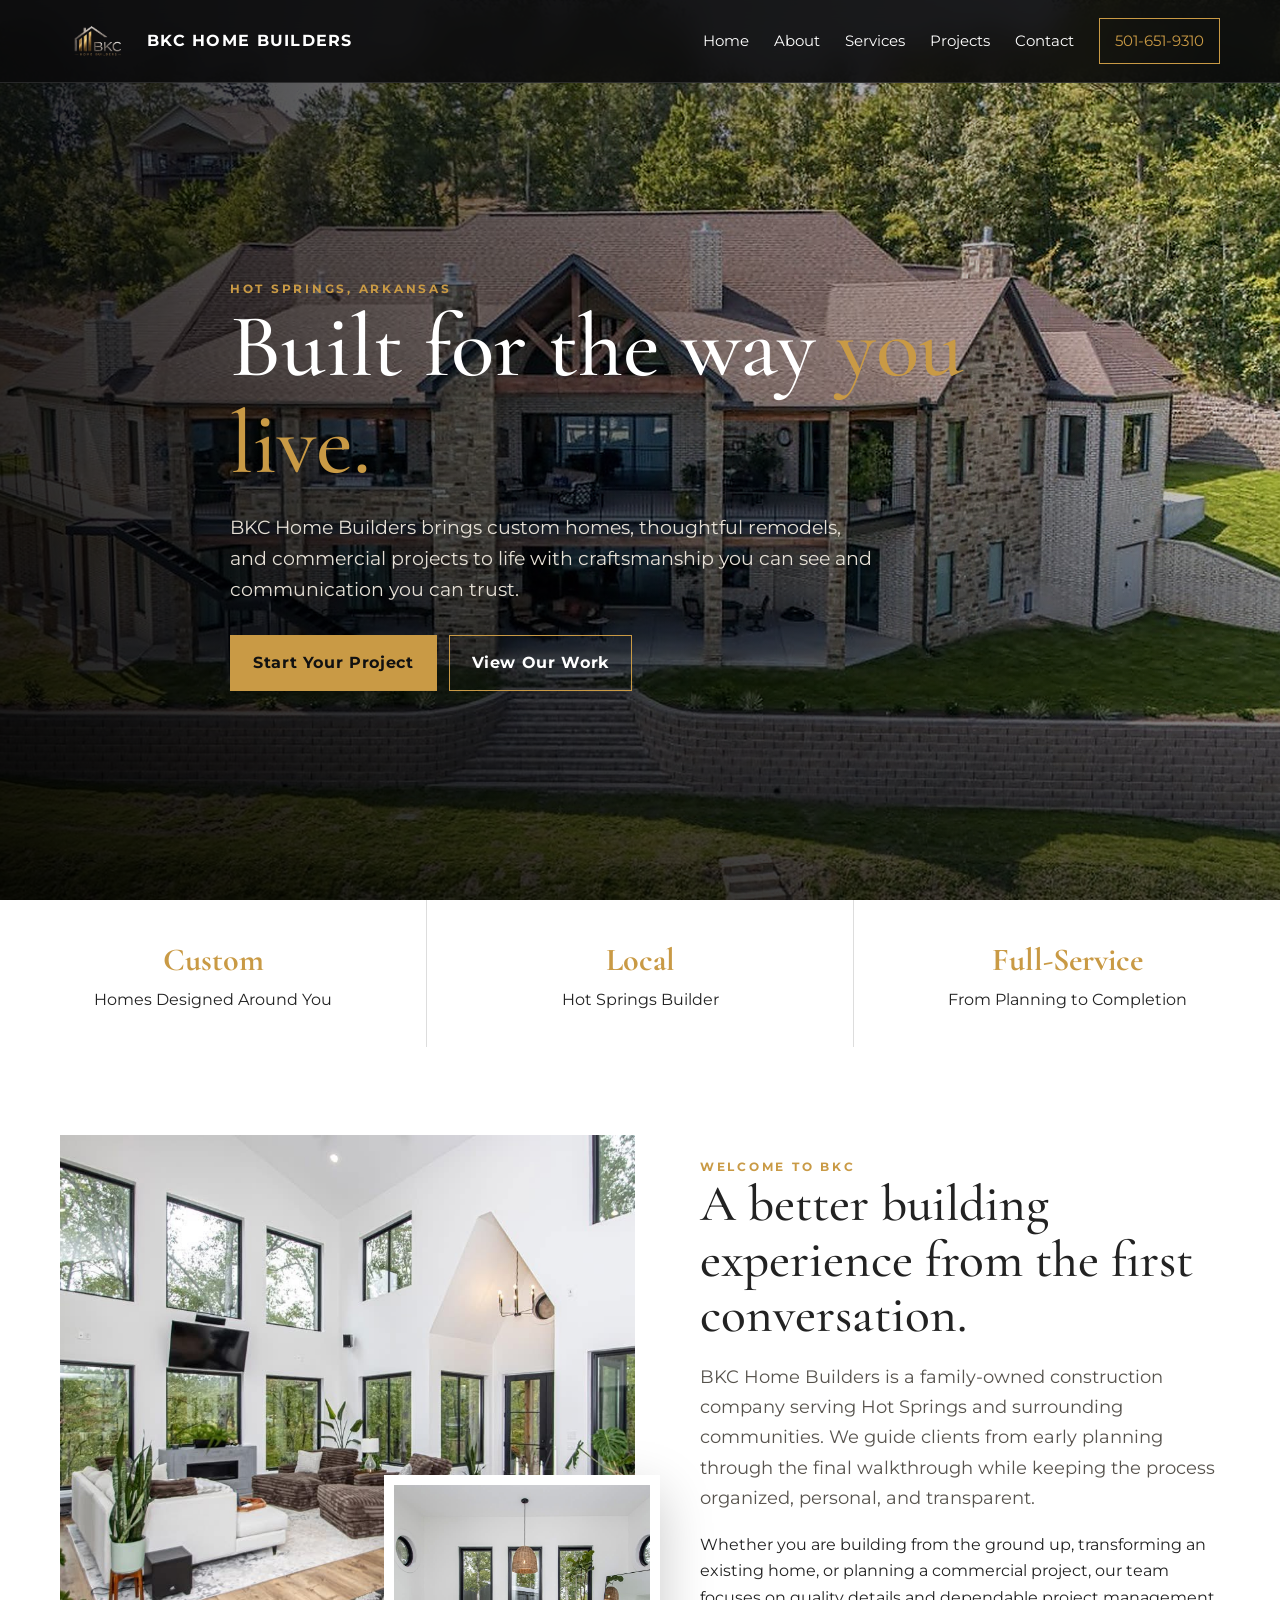
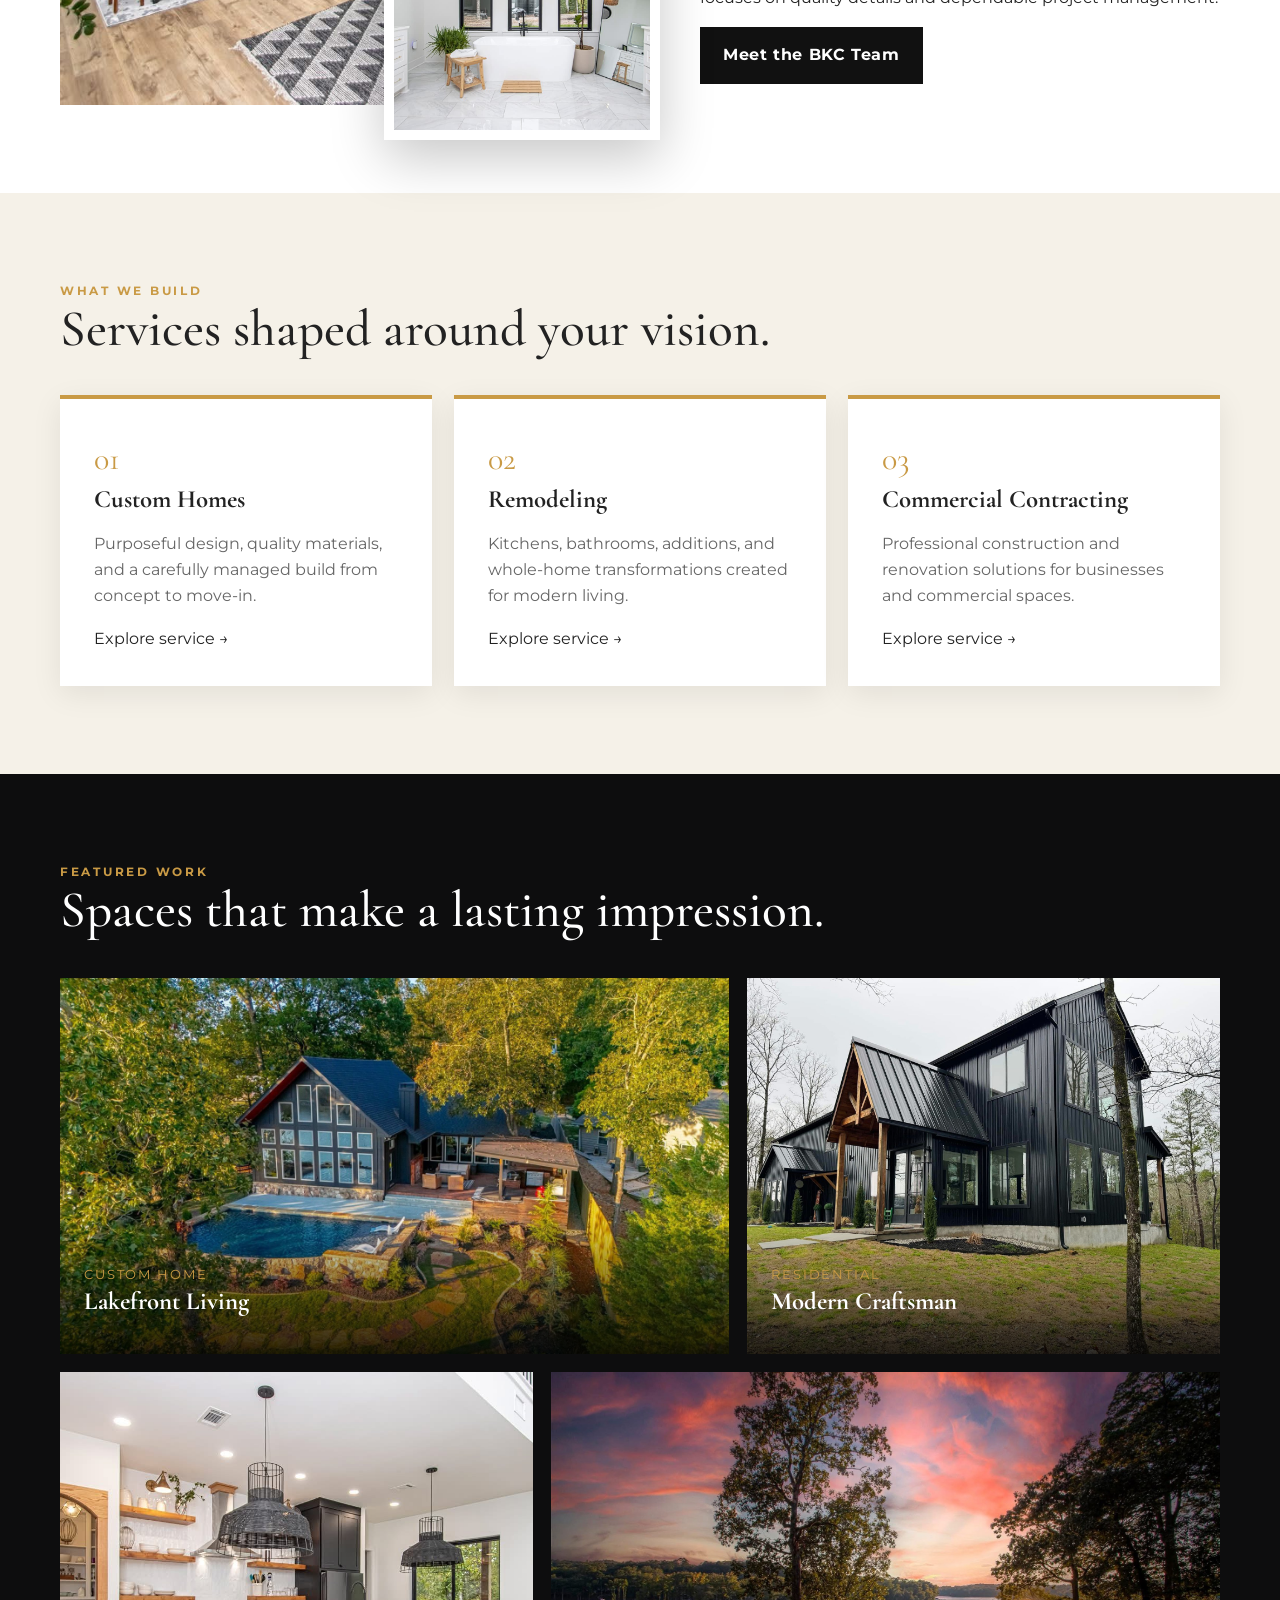
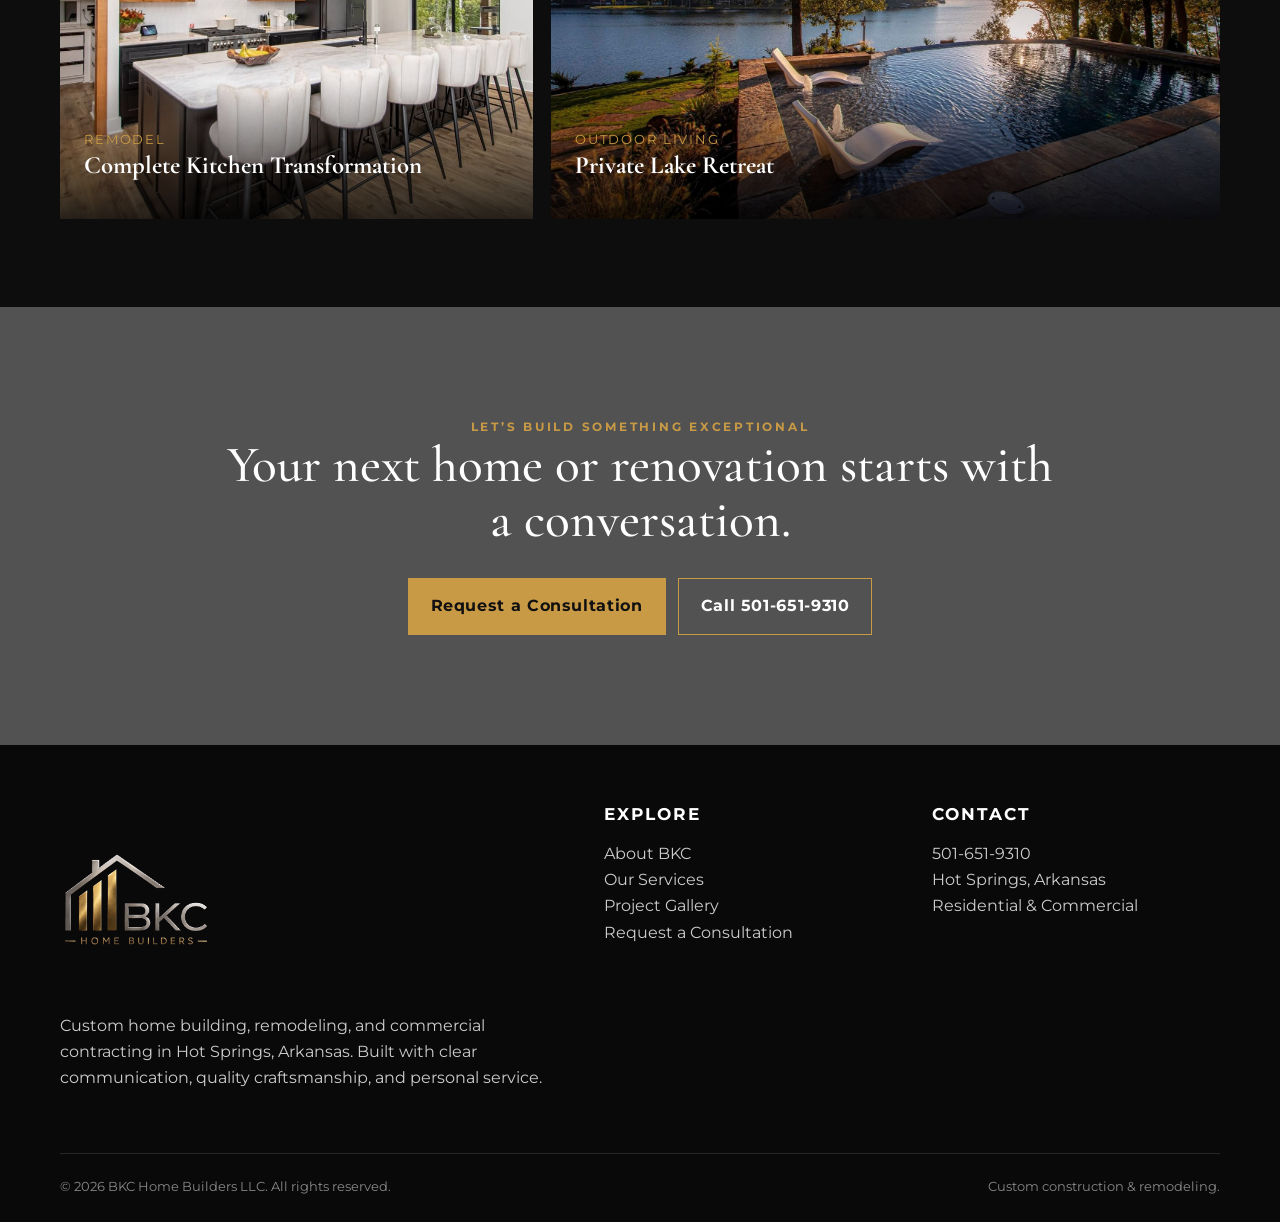
==== index.html @ 9cb80ced "FIX SITE FOLDER STRUCTURE" ====
<!doctype html><html lang="en"><head><meta charset="utf-8"><meta name="viewport" content="width=device-width,initial-scale=1"><meta name="description" content="BKC Home Builders creates custom homes, remodels and commercial spaces in Hot Springs, Arkansas."><title>BKC Home Builders | Hot Springs, Arkansas</title><link rel="stylesheet" href="assets/css/styles.css"></head><body>
<header class="site-header"><div class="container nav"><a class="brand" href="index.html"><img src="assets/images/bkc-logo-new.png" alt="BKC Home Builders logo"><span>BKC HOME BUILDERS</span></a><button class="menu-btn" aria-label="Open navigation">☰</button><nav class="nav-links"><a href="index.html">Home</a><a href="about.html">About</a><a href="services.html">Services</a><a href="projects.html">Projects</a><a href="contact.html">Contact</a><a class="nav-call" href="tel:15016519310">501-651-9310</a></nav></div></header>
<main><section class="hero"><div class="container hero-content"><div class="eyebrow">Hot Springs, Arkansas</div><h1>Built for the way <span>you live.</span></h1><p>BKC Home Builders brings custom homes, thoughtful remodels, and commercial projects to life with craftsmanship you can see and communication you can trust.</p><div class="button-row"><a class="btn" href="contact.html">Start Your Project</a><a class="btn btn-outline" href="projects.html">View Our Work</a></div></div></section>
<section class="stats"><div class="stat"><strong>Custom</strong><span>Homes Designed Around You</span></div><div class="stat"><strong>Local</strong><span>Hot Springs Builder</span></div><div class="stat"><strong>Full-Service</strong><span>From Planning to Completion</span></div></section>
<section class="section"><div class="container split"><div class="image-stack"><img src="assets/images/project-10.jpg" alt="Custom kitchen by BKC Home Builders"><img src="assets/images/project-15.jpg" alt="Custom bathroom by BKC Home Builders"></div><div><div class="eyebrow">Welcome to BKC</div><h2>A better building experience from the first conversation.</h2><p class="lead">BKC Home Builders is a family-owned construction company serving Hot Springs and surrounding communities. We guide clients from early planning through the final walkthrough while keeping the process organized, personal, and transparent.</p><p>Whether you are building from the ground up, transforming an existing home, or planning a commercial project, our team focuses on quality details and dependable project management.</p><a class="btn btn-dark" href="about.html">Meet the BKC Team</a></div></div></section>
<section class="section section-soft"><div class="container"><div class="eyebrow">What We Build</div><h2>Services shaped around your vision.</h2><div class="card-grid"><article class="service-card"><div class="num">01</div><h3>Custom Homes</h3><p>Purposeful design, quality materials, and a carefully managed build from concept to move-in.</p><a href="services.html">Explore service →</a></article><article class="service-card"><div class="num">02</div><h3>Remodeling</h3><p>Kitchens, bathrooms, additions, and whole-home transformations created for modern living.</p><a href="services.html">Explore service →</a></article><article class="service-card"><div class="num">03</div><h3>Commercial Contracting</h3><p>Professional construction and renovation solutions for businesses and commercial spaces.</p><a href="services.html">Explore service →</a></article></div></div></section>
<section class="section section-dark"><div class="container"><div class="eyebrow">Featured Work</div><h2>Spaces that make a lasting impression.</h2><div class="project-grid"><a class="project" href="projects.html"><img src="assets/images/project-17.jpg" alt="Lakefront custom home"><div class="project-label"><small>Custom Home</small><h3>Lakefront Living</h3></div></a><a class="project" href="projects.html"><img src="assets/images/project-06.jpg" alt="Dark modern home exterior"><div class="project-label"><small>Residential</small><h3>Modern Craftsman</h3></div></a><a class="project" href="projects.html"><img src="assets/images/project-13.jpg" alt="Custom kitchen"><div class="project-label"><small>Remodel</small><h3>Complete Kitchen Transformation</h3></div></a><a class="project" href="projects.html"><img src="assets/images/project-18.jpg" alt="Lake house with pool"><div class="project-label"><small>Outdoor Living</small><h3>Private Lake Retreat</h3></div></a></div></div></section>
<section class="cta"><div class="eyebrow">Let’s Build Something Exceptional</div><h2>Your next home or renovation starts with a conversation.</h2><div class="button-row" style="justify-content:center"><a class="btn" href="contact.html">Request a Consultation</a><a class="btn btn-outline" href="tel:15016519310">Call 501-651-9310</a></div></section></main>
<footer class="footer"><div class="container"><div class="footer-grid"><div><img class="footer-logo" src="assets/images/bkc-logo-new.png" alt="BKC Home Builders"><p>Custom home building, remodeling, and commercial contracting in Hot Springs, Arkansas. Built with clear communication, quality craftsmanship, and personal service.</p></div><div><h3>Explore</h3><p><a href="about.html">About BKC</a><br><a href="services.html">Our Services</a><br><a href="projects.html">Project Gallery</a><br><a href="contact.html">Request a Consultation</a></p></div><div><h3>Contact</h3><p><a href="tel:15016519310">501-651-9310</a><br>Hot Springs, Arkansas<br>Residential &amp; Commercial</p></div></div><div class="copyright"><span>© <span data-year></span> BKC Home Builders LLC. All rights reserved.</span><span>Custom construction &amp; remodeling.</span></div></div></footer><script src="assets/js/main.js"></script>
</body></html>
---- assets/css/styles.css ----
@import url('https://fonts.googleapis.com/css2?family=Cormorant+Garamond:wght@400;500;600;700&family=Montserrat:wght@400;500;600;700&display=swap');
:root{--black:#0d0d0e;--charcoal:#18191b;--cream:#f5f1e8;--white:#fff;--gold:#c99a45;--muted:#aea79b;--line:rgba(255,255,255,.12);--shadow:0 18px 50px rgba(0,0,0,.22)}
*{box-sizing:border-box}html{scroll-behavior:smooth}body{margin:0;font-family:'Montserrat',Arial,Helvetica,sans-serif;color:#222;background:#fff;line-height:1.65}img{max-width:100%;display:block}a{text-decoration:none;color:inherit}.container{width:min(1160px,calc(100% - 40px));margin:auto}.eyebrow{color:var(--gold);font-size:.78rem;letter-spacing:.22em;text-transform:uppercase;font-weight:700}.section{padding:88px 0}.section-dark{background:var(--black);color:#fff}.section-soft{background:var(--cream)}h1,h2,h3{font-family:'Cormorant Garamond',Georgia,'Times New Roman',serif;line-height:1.08;margin:0 0 18px}h1{font-size:clamp(2.8rem,7vw,6.2rem);font-weight:500}h2{font-size:clamp(2.1rem,4vw,4rem);font-weight:500}h3{font-size:1.55rem}.lead{font-size:1.15rem;max-width:720px;color:#57534d}.section-dark .lead{color:#d0ccc3}.btn{display:inline-flex;align-items:center;justify-content:center;gap:9px;padding:14px 22px;border:1px solid var(--gold);background:var(--gold);color:#111;font-weight:700;letter-spacing:.04em;transition:.25s}.btn:hover{transform:translateY(-2px);filter:brightness(1.08)}.btn-outline{background:transparent;color:#fff}.btn-dark{background:#111;color:#fff;border-color:#111}.button-row{display:flex;flex-wrap:wrap;gap:12px;margin-top:30px}
.site-header{position:fixed;top:0;left:0;right:0;z-index:99;background:rgba(11,11,12,.9);backdrop-filter:blur(13px);border-bottom:1px solid var(--line)}.nav{height:82px;display:flex;align-items:center;justify-content:space-between;gap:25px}.brand{display:flex;align-items:center;gap:13px;color:white;font-weight:700;letter-spacing:.08em}.brand img{width:74px;height:62px;object-fit:contain;border-radius:0}.nav-links{display:flex;align-items:center;gap:25px;color:#fff;font-size:.92rem}.nav-links a:hover,.nav-links a.active{color:var(--gold)}.nav-call{padding:10px 15px;border:1px solid var(--gold);color:var(--gold)!important}.menu-btn{display:none;border:0;background:transparent;color:#fff;font-size:1.7rem}
.hero{min-height:100vh;position:relative;display:flex;align-items:flex-end;background:url('../images/project-09-hero.jpg') center/cover no-repeat;color:#fff;padding:160px 0 90px}.hero:before{content:'';position:absolute;inset:0;background:linear-gradient(90deg,rgba(0,0,0,.82),rgba(0,0,0,.35) 60%,rgba(0,0,0,.08)),linear-gradient(0deg,rgba(0,0,0,.65),transparent 55%)}.hero-content{position:relative;max-width:820px}.hero p{font-size:1.18rem;max-width:650px;color:#e6e0d6}.hero h1 span{color:var(--gold)}
.stats{display:grid;grid-template-columns:repeat(3,1fr);gap:1px;background:#ddd}.stat{background:#fff;padding:34px;text-align:center}.stat strong{display:block;font-family:'Cormorant Garamond',Georgia,serif;font-size:2rem;color:var(--gold)}
.split{display:grid;grid-template-columns:1.05fr .95fr;gap:65px;align-items:center}.image-stack{position:relative}.image-stack img:first-child{height:570px;width:100%;object-fit:cover}.image-stack img:last-child{position:absolute;width:48%;height:265px;object-fit:cover;right:-25px;bottom:-35px;border:10px solid #fff;box-shadow:var(--shadow)}
.card-grid{display:grid;grid-template-columns:repeat(3,1fr);gap:22px;margin-top:38px}.service-card{background:#fff;padding:34px;border-top:4px solid var(--gold);box-shadow:0 8px 28px rgba(0,0,0,.08)}.service-card .num{font-family:'Cormorant Garamond',Georgia,serif;color:var(--gold);font-size:2rem}.service-card p{color:#666}.project-grid{display:grid;grid-template-columns:repeat(12,1fr);gap:18px;margin-top:40px}.project{position:relative;overflow:hidden;min-height:340px}.project:nth-child(1),.project:nth-child(4){grid-column:span 7}.project:nth-child(2),.project:nth-child(3){grid-column:span 5}.project img{width:100%;height:100%;object-fit:cover;transition:.5s}.project:hover img{transform:scale(1.04)}.project-label{position:absolute;left:0;right:0;bottom:0;padding:45px 24px 22px;background:linear-gradient(transparent,rgba(0,0,0,.82));color:#fff}.project-label small{color:var(--gold);text-transform:uppercase;letter-spacing:.14em}
.cta{background:linear-gradient(rgba(0,0,0,.68),rgba(0,0,0,.68)),url('../images/project-14.jpg') center/cover fixed;color:#fff;text-align:center;padding:110px 20px}.cta h2{max-width:850px;margin-left:auto;margin-right:auto}.team-grid{display:grid;grid-template-columns:repeat(4,1fr);gap:22px;margin-top:40px}.team-card{background:#fff;box-shadow:0 10px 30px rgba(0,0,0,.08)}.team-card img{width:100%;aspect-ratio:4/5;object-fit:cover;object-position:top}.team-info{padding:22px}.team-info h3{margin-bottom:4px}.team-info p{margin:0;color:#80642f;font-size:.9rem;text-transform:uppercase;letter-spacing:.08em}.page-hero{padding:180px 0 90px;background:linear-gradient(rgba(0,0,0,.72),rgba(0,0,0,.72)),url('../images/project-01.jpg') center/cover;color:#fff}.page-hero p{max-width:700px;color:#ddd}.gallery{columns:3 300px;column-gap:18px}.gallery figure{break-inside:avoid;margin:0 0 18px;position:relative;overflow:hidden;background:#ddd}.gallery img{width:100%;transition:.35s}.gallery figure:hover img{transform:scale(1.025)}.gallery figcaption{position:absolute;left:12px;bottom:12px;background:rgba(0,0,0,.76);color:#fff;padding:8px 12px;font-size:.84rem}.contact-grid{display:grid;grid-template-columns:.8fr 1.2fr;gap:55px}.contact-card{background:var(--black);color:#fff;padding:38px}.contact-card a{color:var(--gold)}form{display:grid;gap:15px}label{font-size:.85rem;font-weight:700;text-transform:uppercase;letter-spacing:.08em}input,textarea,select{width:100%;padding:14px;border:1px solid #ccc;font:inherit;background:#fff}textarea{min-height:150px;resize:vertical}.form-row{display:grid;grid-template-columns:1fr 1fr;gap:15px}.notice{font-size:.8rem;color:#777}.footer{background:#09090a;color:#ccc;padding:60px 0 25px}.footer-grid{display:grid;grid-template-columns:1.4fr .8fr .8fr;gap:40px}.footer h3{color:#fff;font-size:1.05rem;font-family:'Montserrat',Arial,sans-serif;text-transform:uppercase;letter-spacing:.12em}.footer-logo{width:245px;max-height:190px;object-fit:contain;object-position:left center;margin-bottom:18px}.footer a:hover{color:var(--gold)}.copyright{margin-top:45px;padding-top:22px;border-top:1px solid var(--line);font-size:.82rem;color:#888;display:flex;justify-content:space-between;gap:20px}
@media(max-width:900px){.menu-btn{display:block}.nav-links{display:none;position:absolute;top:82px;left:0;right:0;background:#111;flex-direction:column;align-items:flex-start;padding:24px 20px}.nav-links.open{display:flex}.split,.contact-grid{grid-template-columns:1fr}.team-grid{grid-template-columns:repeat(2,1fr)}.card-grid{grid-template-columns:1fr}.project:nth-child(n){grid-column:span 12}.footer-grid{grid-template-columns:1fr}.image-stack img:last-child{right:0}.stats{grid-template-columns:1fr}}@media(max-width:560px){.container{width:min(100% - 26px,1160px)}.section{padding:66px 0}.hero{padding-bottom:60px}.team-grid{grid-template-columns:1fr}.form-row{grid-template-columns:1fr}.copyright{flex-direction:column}.brand span{display:none}}

/* Team headshot placeholders + launch polish */
.team-card img[src$="professional-headshot-placeholder.svg"]{object-position:center;background:#18191b}
@media(max-width:560px){.team-card img{aspect-ratio:4/4.6}.page-hero{padding-top:150px}.gallery{columns:1}.project{min-height:300px}}


/* BKC brand typography + content updates */
.about-hero{background:linear-gradient(135deg,#0b0b0c 0%,#1a1a1c 58%,#27221b 100%);}
.about-hero:after{content:'';position:absolute;inset:0;background:radial-gradient(circle at 80% 35%,rgba(201,154,69,.13),transparent 32%);pointer-events:none}.about-hero .container{position:relative;z-index:1}
.team-photo-placeholder{width:100%;height:560px;object-fit:cover;background:#18191b}
.process-image{width:100%;height:clamp(360px,52vw,620px);object-fit:cover;object-position:center 48%;margin-bottom:48px;box-shadow:var(--shadow)}
.process-section .process-copy{max-width:820px;margin:0 auto}
@media(max-width:560px){.process-image{height:390px;margin-bottom:34px}.team-photo-placeholder{height:430px}}
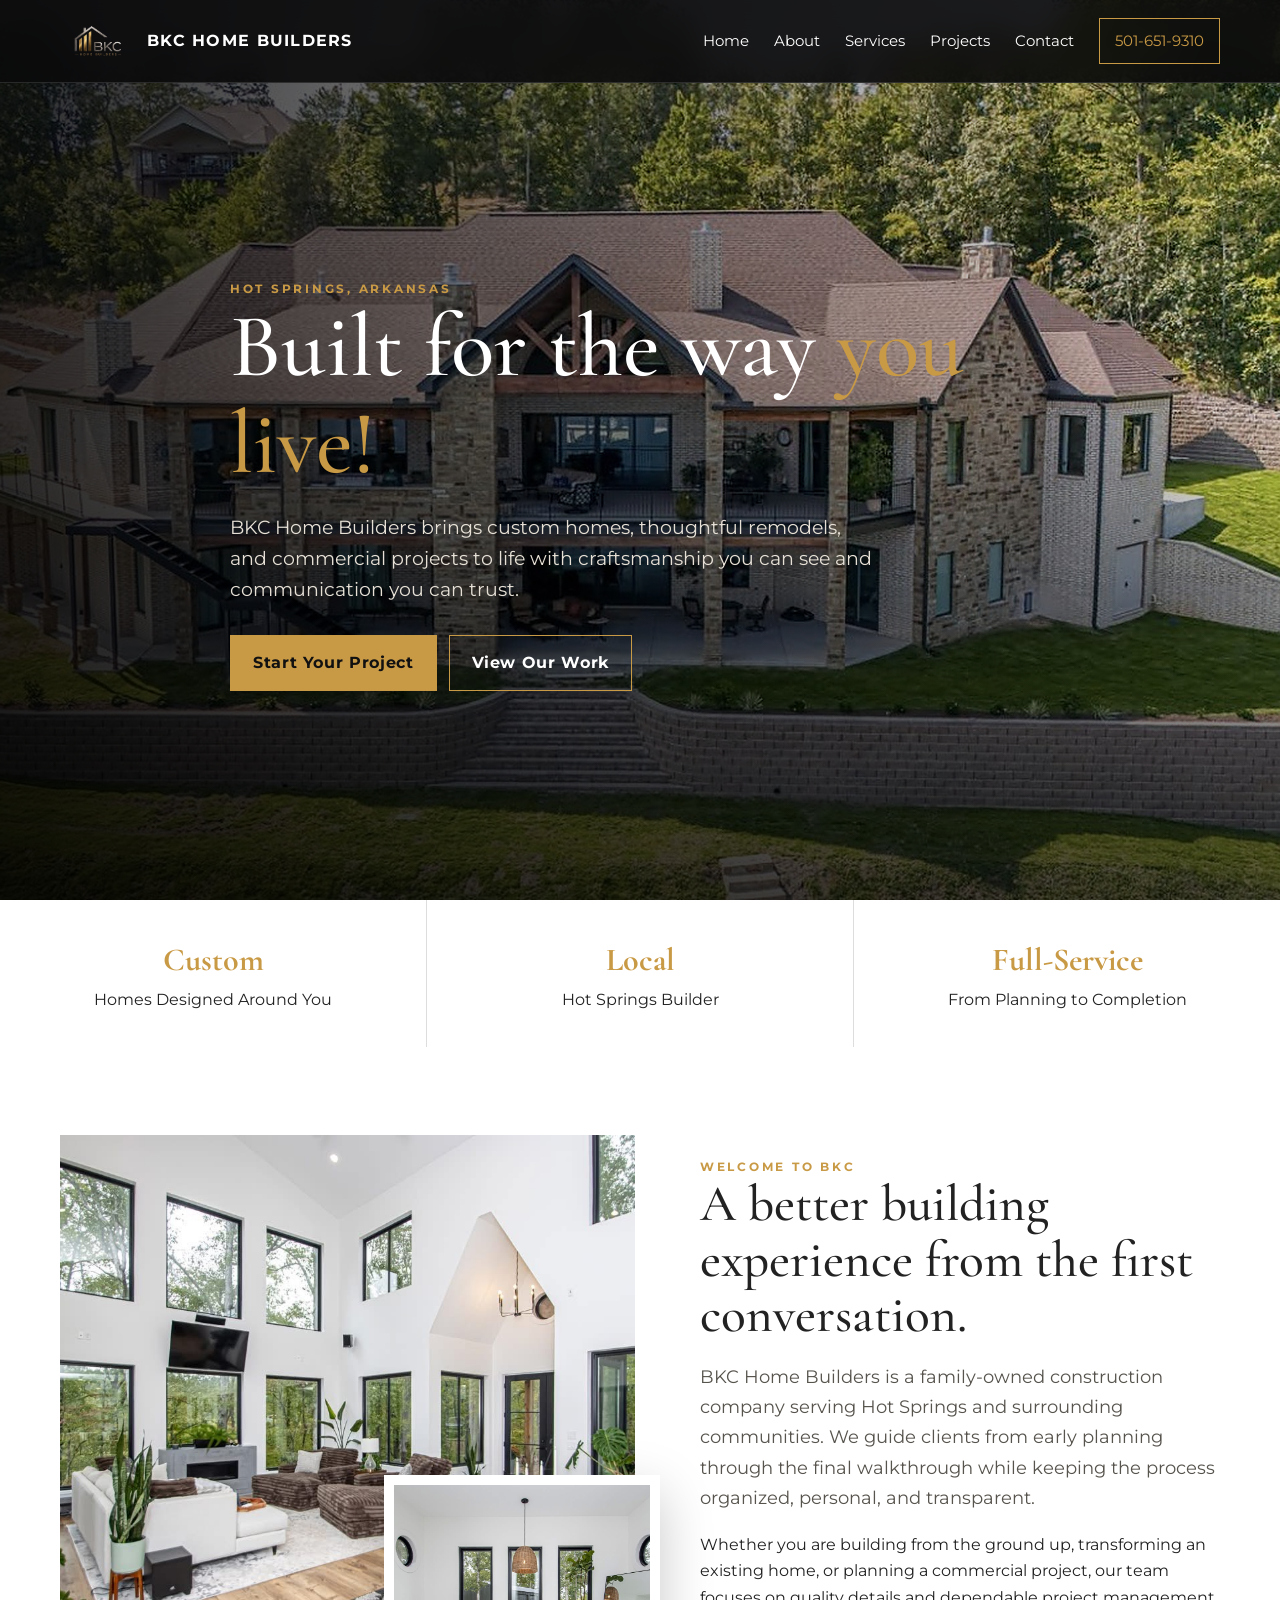
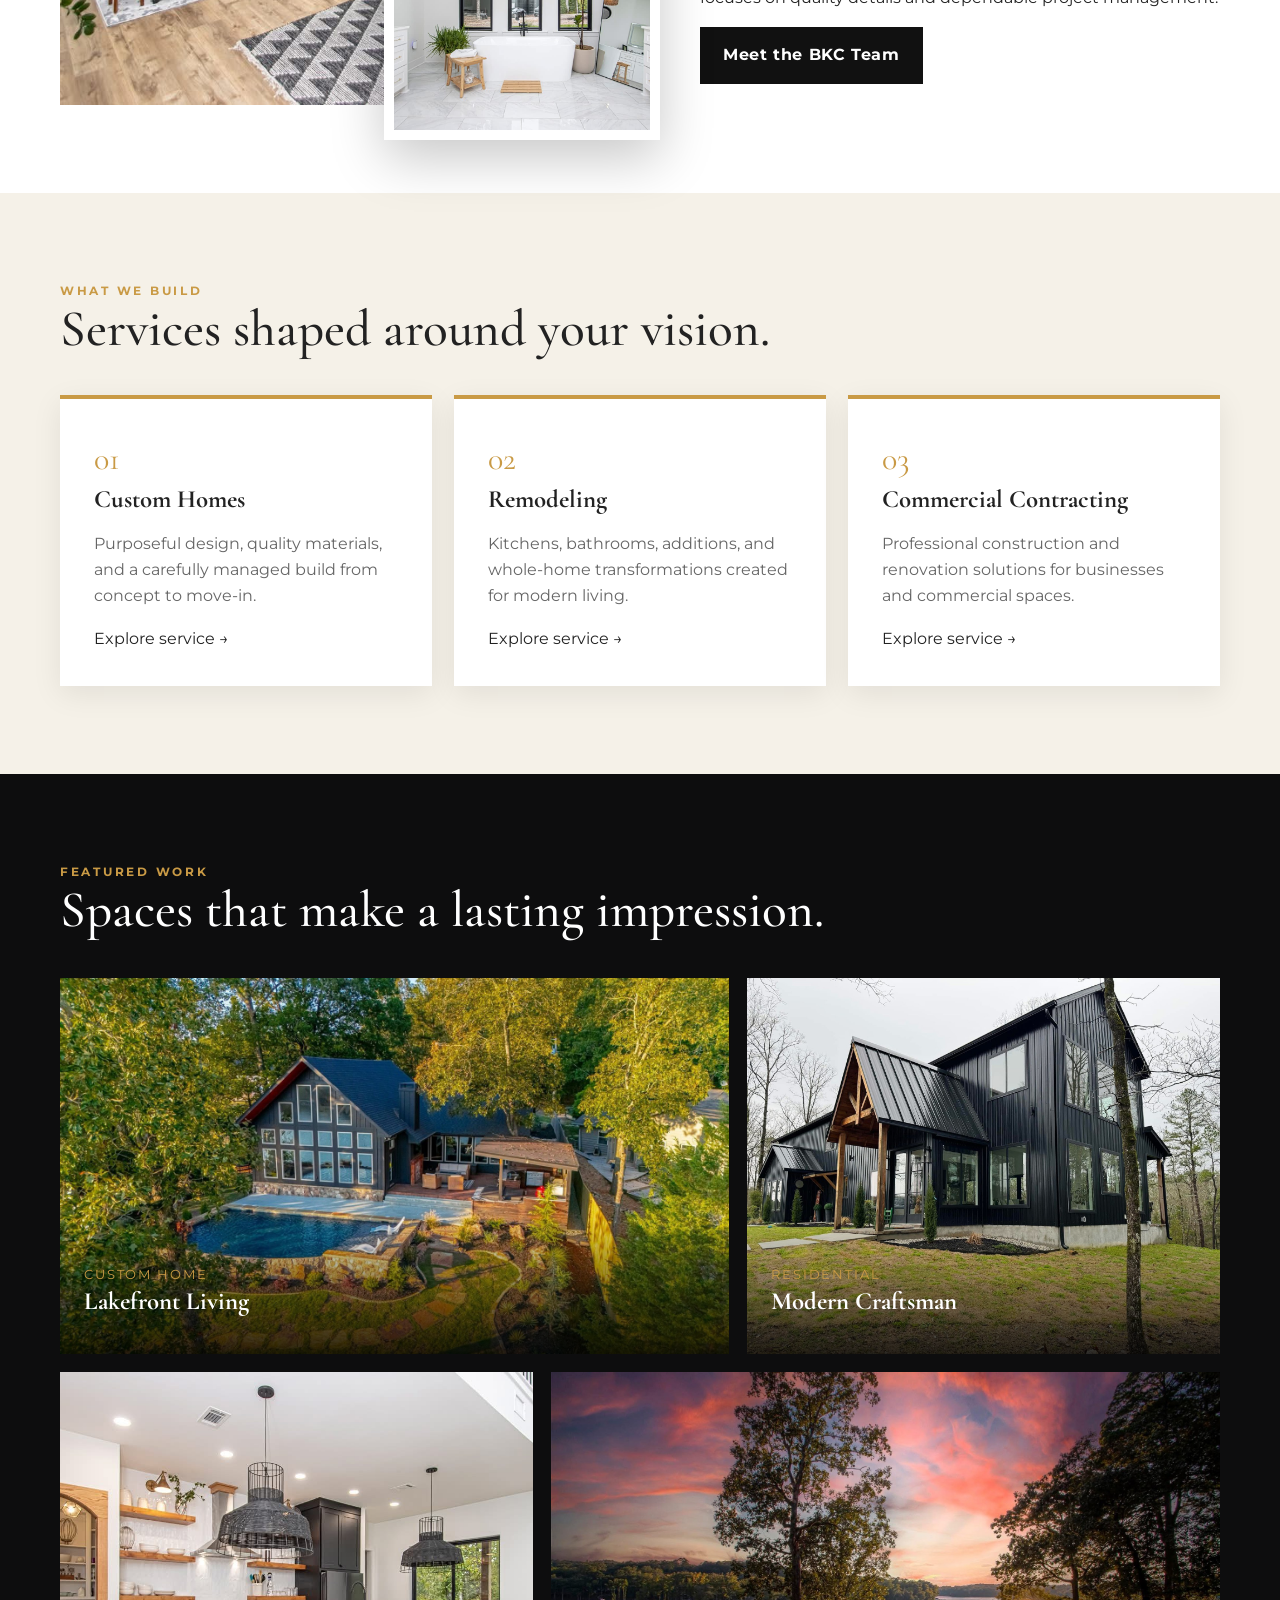
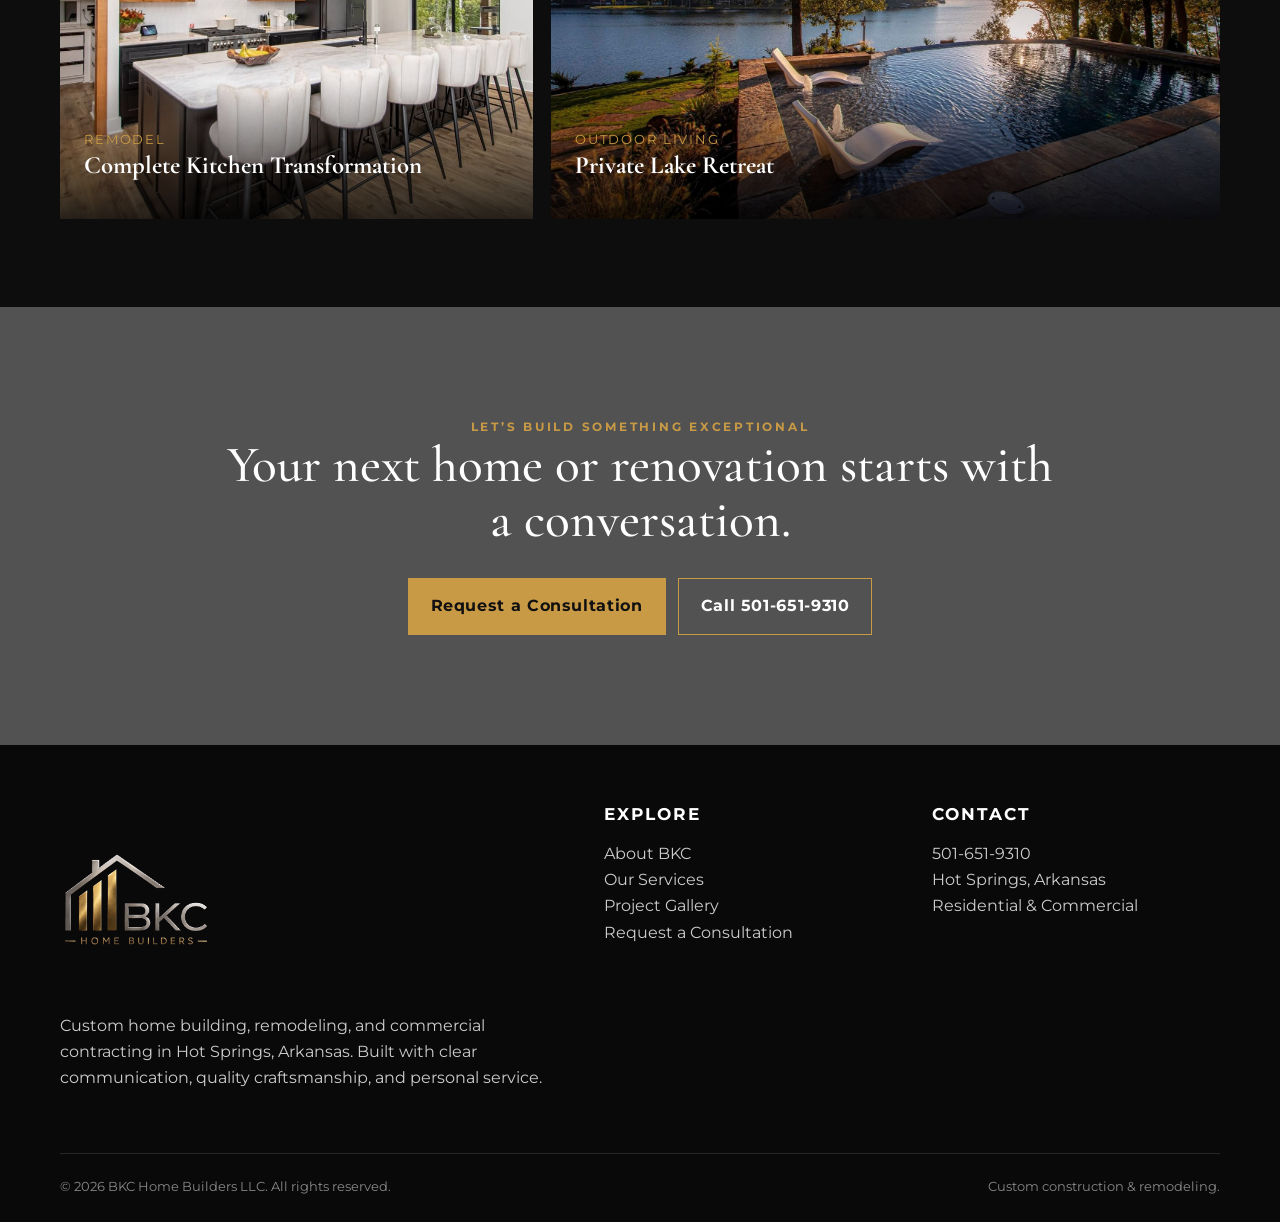
==== commit 99e70893: "TEST WEBSITE UPDATE" ====
--- a/index.html
+++ b/index.html
@@ -1,6 +1,6 @@
 <!doctype html><html lang="en"><head><meta charset="utf-8"><meta name="viewport" content="width=device-width,initial-scale=1"><meta name="description" content="BKC Home Builders creates custom homes, remodels and commercial spaces in Hot Springs, Arkansas."><title>BKC Home Builders | Hot Springs, Arkansas</title><link rel="stylesheet" href="assets/css/styles.css"></head><body>
 <header class="site-header"><div class="container nav"><a class="brand" href="index.html"><img src="assets/images/bkc-logo-new.png" alt="BKC Home Builders logo"><span>BKC HOME BUILDERS</span></a><button class="menu-btn" aria-label="Open navigation">☰</button><nav class="nav-links"><a href="index.html">Home</a><a href="about.html">About</a><a href="services.html">Services</a><a href="projects.html">Projects</a><a href="contact.html">Contact</a><a class="nav-call" href="tel:15016519310">501-651-9310</a></nav></div></header>
-<main><section class="hero"><div class="container hero-content"><div class="eyebrow">Hot Springs, Arkansas</div><h1>Built for the way <span>you live.</span></h1><p>BKC Home Builders brings custom homes, thoughtful remodels, and commercial projects to life with craftsmanship you can see and communication you can trust.</p><div class="button-row"><a class="btn" href="contact.html">Start Your Project</a><a class="btn btn-outline" href="projects.html">View Our Work</a></div></div></section>
+<main><section class="hero"><div class="container hero-content"><div class="eyebrow">Hot Springs, Arkansas</div><h1>Built for the way <span>you live!</span></h1><p>BKC Home Builders brings custom homes, thoughtful remodels, and commercial projects to life with craftsmanship you can see and communication you can trust.</p><div class="button-row"><a class="btn" href="contact.html">Start Your Project</a><a class="btn btn-outline" href="projects.html">View Our Work</a></div></div></section>
 <section class="stats"><div class="stat"><strong>Custom</strong><span>Homes Designed Around You</span></div><div class="stat"><strong>Local</strong><span>Hot Springs Builder</span></div><div class="stat"><strong>Full-Service</strong><span>From Planning to Completion</span></div></section>
 <section class="section"><div class="container split"><div class="image-stack"><img src="assets/images/project-10.jpg" alt="Custom kitchen by BKC Home Builders"><img src="assets/images/project-15.jpg" alt="Custom bathroom by BKC Home Builders"></div><div><div class="eyebrow">Welcome to BKC</div><h2>A better building experience from the first conversation.</h2><p class="lead">BKC Home Builders is a family-owned construction company serving Hot Springs and surrounding communities. We guide clients from early planning through the final walkthrough while keeping the process organized, personal, and transparent.</p><p>Whether you are building from the ground up, transforming an existing home, or planning a commercial project, our team focuses on quality details and dependable project management.</p><a class="btn btn-dark" href="about.html">Meet the BKC Team</a></div></div></section>
 <section class="section section-soft"><div class="container"><div class="eyebrow">What We Build</div><h2>Services shaped around your vision.</h2><div class="card-grid"><article class="service-card"><div class="num">01</div><h3>Custom Homes</h3><p>Purposeful design, quality materials, and a carefully managed build from concept to move-in.</p><a href="services.html">Explore service →</a></article><article class="service-card"><div class="num">02</div><h3>Remodeling</h3><p>Kitchens, bathrooms, additions, and whole-home transformations created for modern living.</p><a href="services.html">Explore service →</a></article><article class="service-card"><div class="num">03</div><h3>Commercial Contracting</h3><p>Professional construction and renovation solutions for businesses and commercial spaces.</p><a href="services.html">Explore service →</a></article></div></div></section>
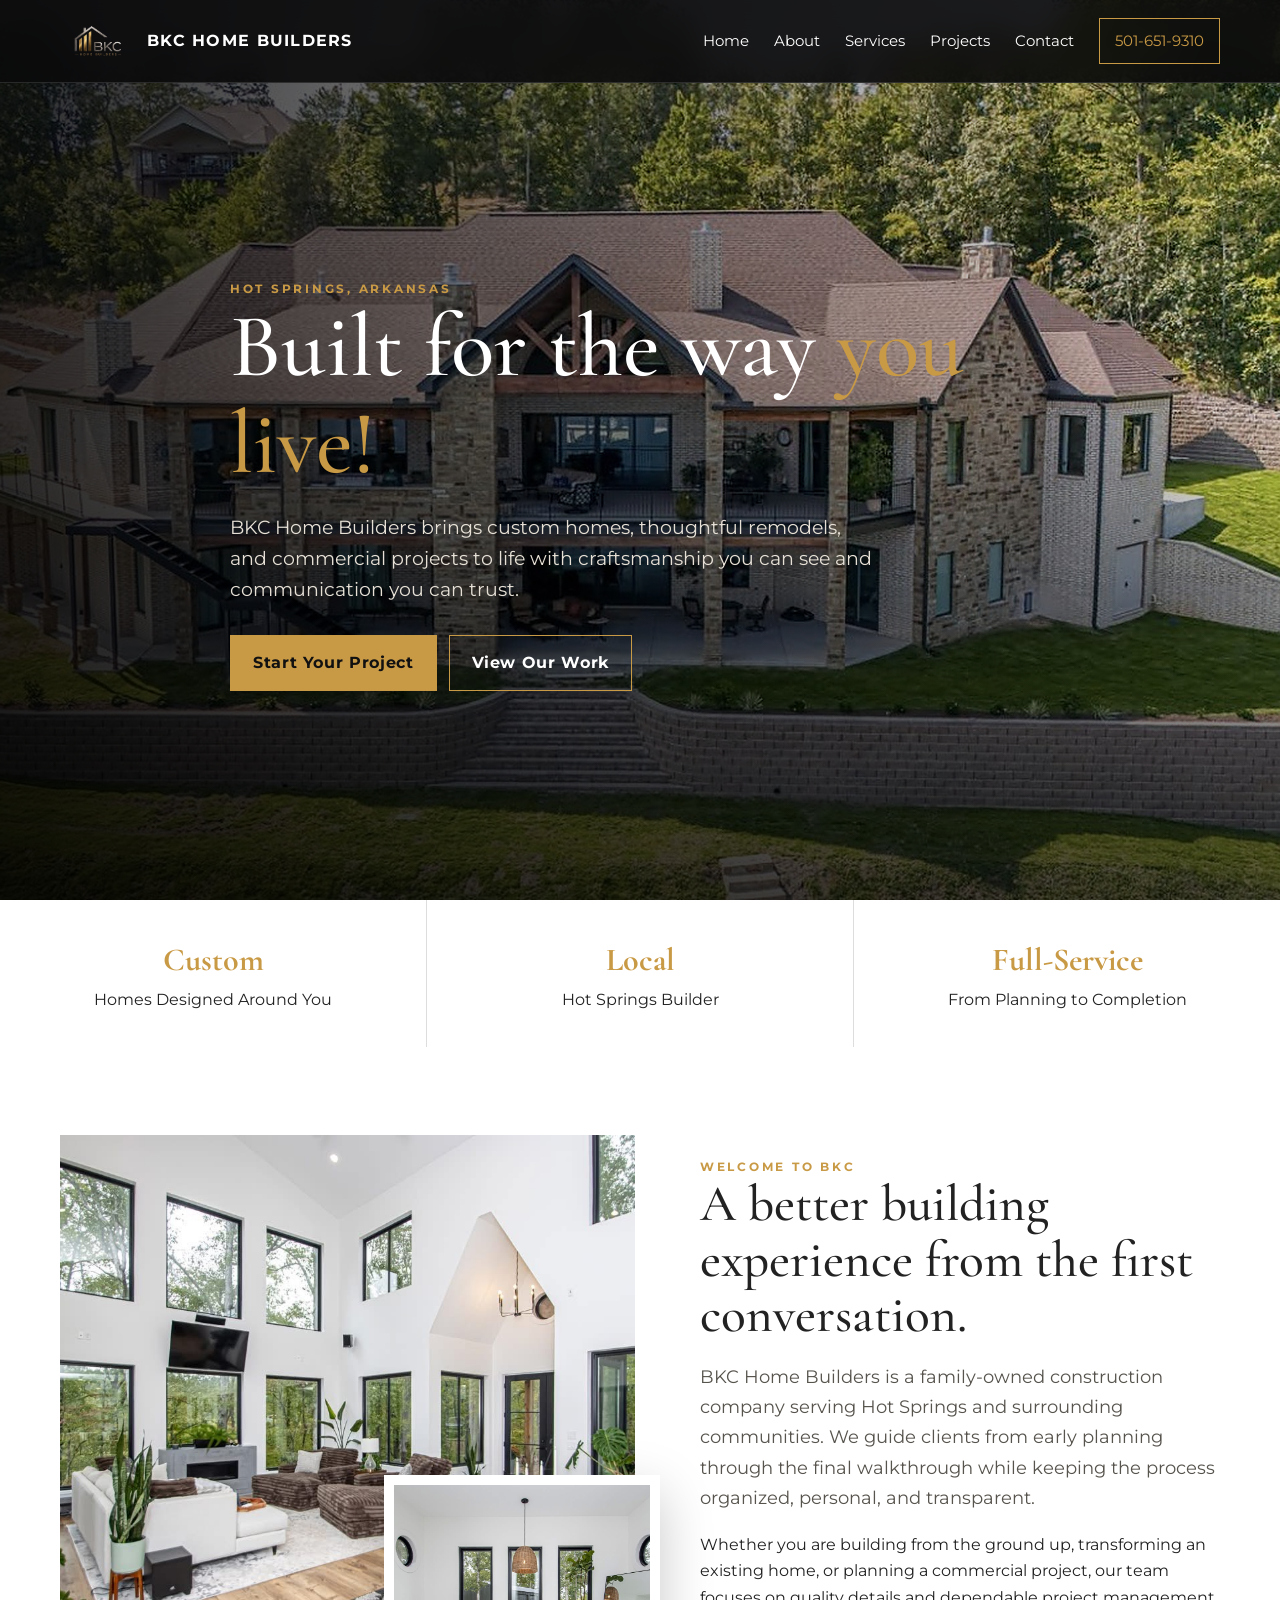
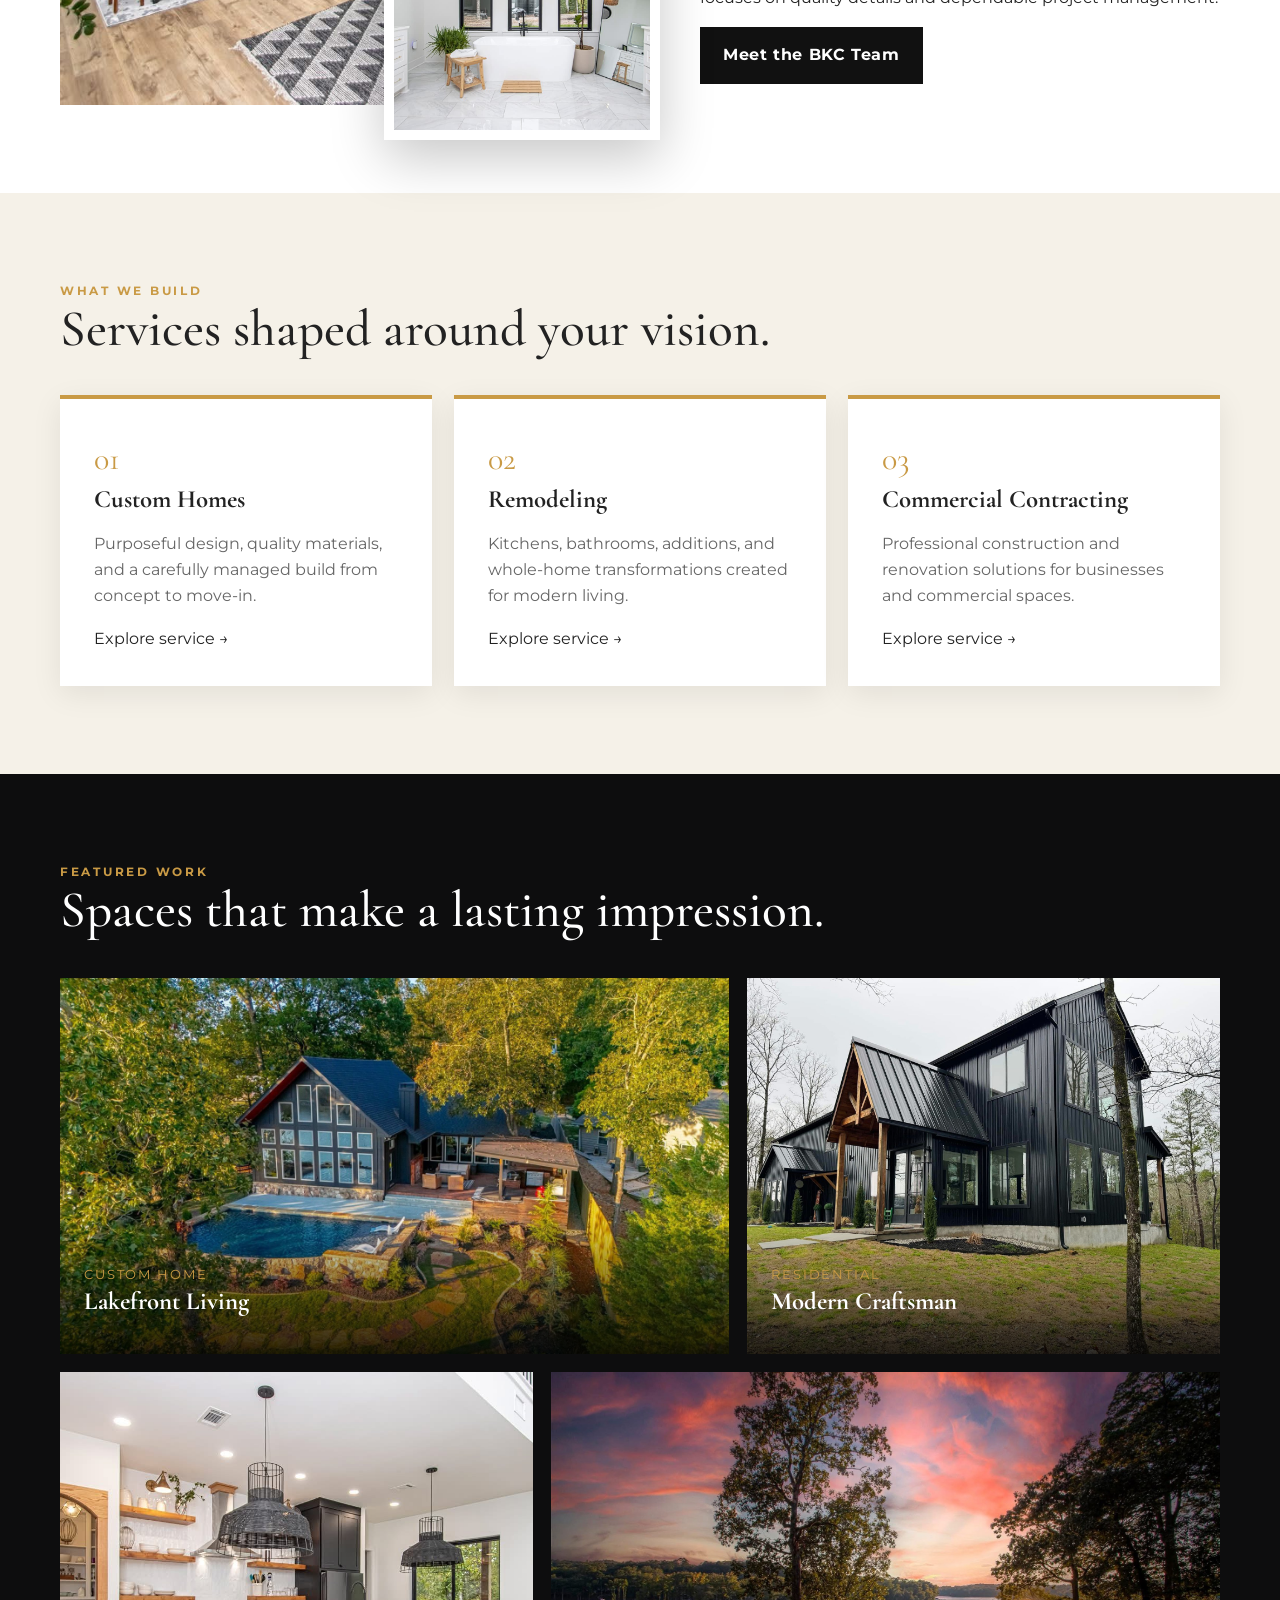
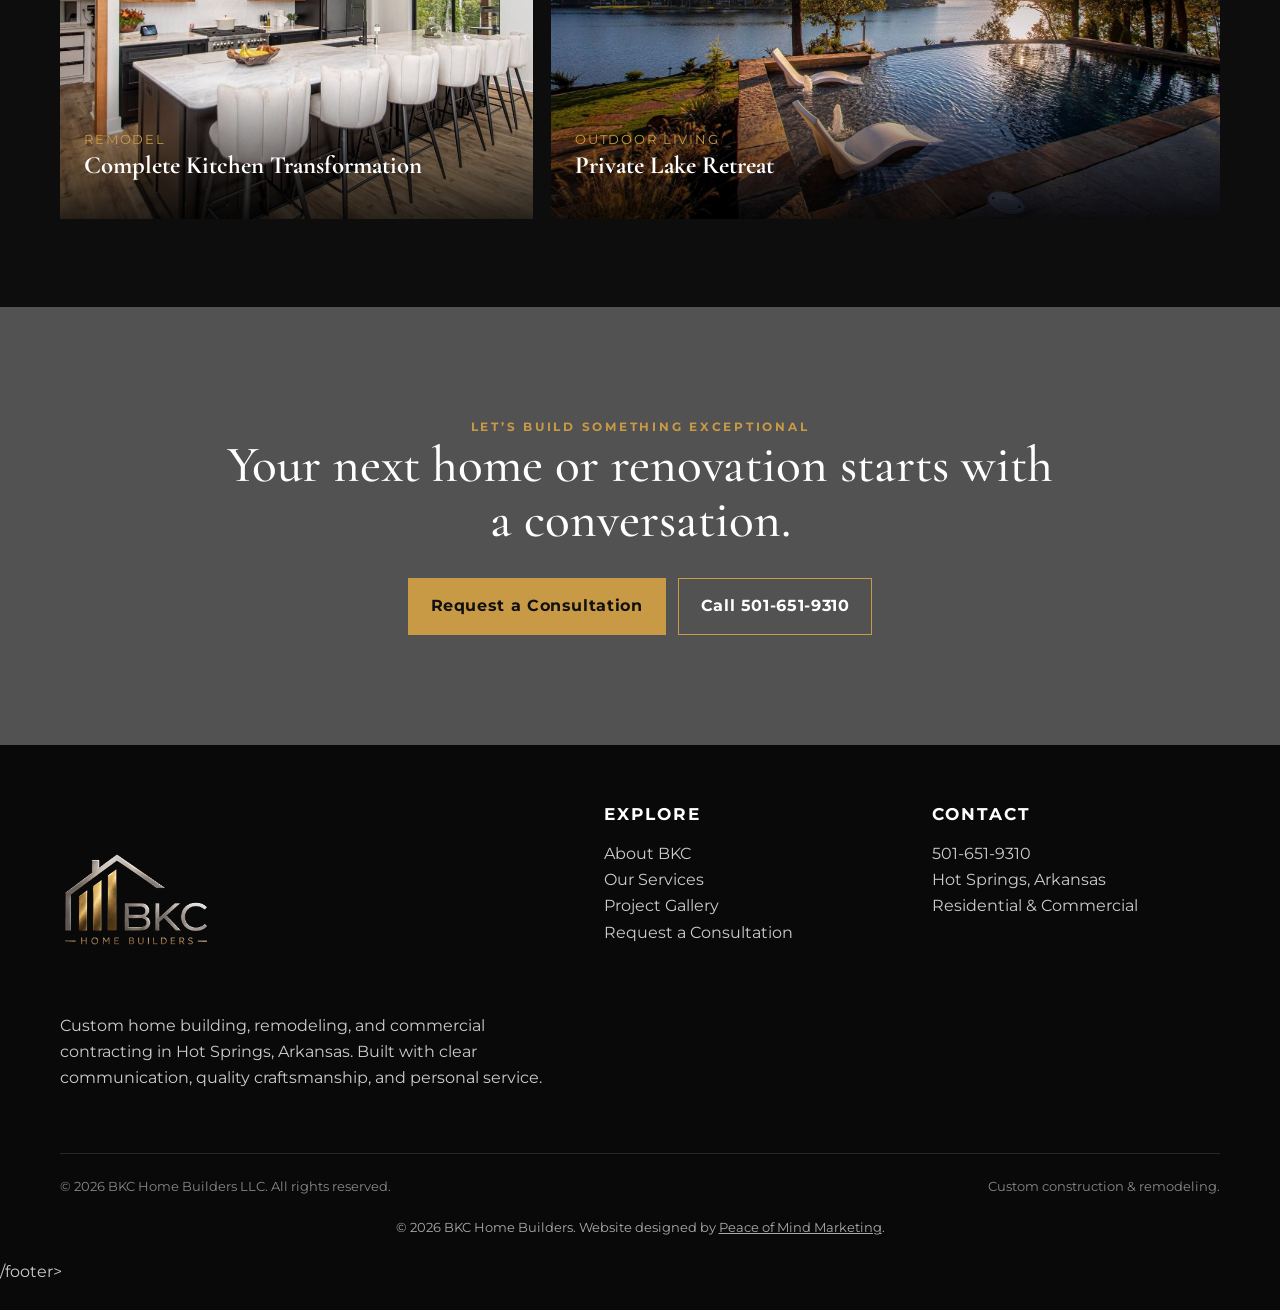
==== commit 7f333d55: "Add footer with contact details and design credits Added footer section with contact information and" ====
--- a/index.html
+++ b/index.html
@@ -6,5 +6,7 @@
 <section class="section section-soft"><div class="container"><div class="eyebrow">What We Build</div><h2>Services shaped around your vision.</h2><div class="card-grid"><article class="service-card"><div class="num">01</div><h3>Custom Homes</h3><p>Purposeful design, quality materials, and a carefully managed build from concept to move-in.</p><a href="services.html">Explore service →</a></article><article class="service-card"><div class="num">02</div><h3>Remodeling</h3><p>Kitchens, bathrooms, additions, and whole-home transformations created for modern living.</p><a href="services.html">Explore service →</a></article><article class="service-card"><div class="num">03</div><h3>Commercial Contracting</h3><p>Professional construction and renovation solutions for businesses and commercial spaces.</p><a href="services.html">Explore service →</a></article></div></div></section>
 <section class="section section-dark"><div class="container"><div class="eyebrow">Featured Work</div><h2>Spaces that make a lasting impression.</h2><div class="project-grid"><a class="project" href="projects.html"><img src="assets/images/project-17.jpg" alt="Lakefront custom home"><div class="project-label"><small>Custom Home</small><h3>Lakefront Living</h3></div></a><a class="project" href="projects.html"><img src="assets/images/project-06.jpg" alt="Dark modern home exterior"><div class="project-label"><small>Residential</small><h3>Modern Craftsman</h3></div></a><a class="project" href="projects.html"><img src="assets/images/project-13.jpg" alt="Custom kitchen"><div class="project-label"><small>Remodel</small><h3>Complete Kitchen Transformation</h3></div></a><a class="project" href="projects.html"><img src="assets/images/project-18.jpg" alt="Lake house with pool"><div class="project-label"><small>Outdoor Living</small><h3>Private Lake Retreat</h3></div></a></div></div></section>
 <section class="cta"><div class="eyebrow">Let’s Build Something Exceptional</div><h2>Your next home or renovation starts with a conversation.</h2><div class="button-row" style="justify-content:center"><a class="btn" href="contact.html">Request a Consultation</a><a class="btn btn-outline" href="tel:15016519310">Call 501-651-9310</a></div></section></main>
-<footer class="footer"><div class="container"><div class="footer-grid"><div><img class="footer-logo" src="assets/images/bkc-logo-new.png" alt="BKC Home Builders"><p>Custom home building, remodeling, and commercial contracting in Hot Springs, Arkansas. Built with clear communication, quality craftsmanship, and personal service.</p></div><div><h3>Explore</h3><p><a href="about.html">About BKC</a><br><a href="services.html">Our Services</a><br><a href="projects.html">Project Gallery</a><br><a href="contact.html">Request a Consultation</a></p></div><div><h3>Contact</h3><p><a href="tel:15016519310">501-651-9310</a><br>Hot Springs, Arkansas<br>Residential &amp; Commercial</p></div></div><div class="copyright"><span>© <span data-year></span> BKC Home Builders LLC. All rights reserved.</span><span>Custom construction &amp; remodeling.</span></div></div></footer><script src="assets/js/main.js"></script>
+<footer class="footer"><div class="container"><div class="footer-grid"><div><img class="footer-logo" src="assets/images/bkc-logo-new.png" alt="BKC Home Builders"><p>Custom home building, remodeling, and commercial contracting in Hot Springs, Arkansas. Built with clear communication, quality craftsmanship, and personal service.</p></div><div><h3>Explore</h3><p><a href="about.html">About BKC</a><br><a href="services.html">Our Services</a><br><a href="projects.html">Project Gallery</a><br><a href="contact.html">Request a Consultation</a></p></div><div><h3>Contact</h3><p><a href="tel:15016519310">501-651-9310</a><br>Hot Springs, Arkansas<br>Residential &amp; Commercial</p></div></div><div class="copyright"><span>© <span data-year></span> BKC Home Builders LLC. All rights reserved.</span><span>Custom construction &amp; remodeling.</span></div></div><div style="text-align:center; padding:20px 10px; font-size:13px; color:#aaa;">
+© 2026 BKC Home Builders. Website designed by <a href="https://pommarketingagency.com/" target="_blank" style="color:#aaa; text-decoration:underline;">Peace of Mind Marketing</a>.
+</div>/footer><script src="assets/js/main.js"></script>
 </body></html>
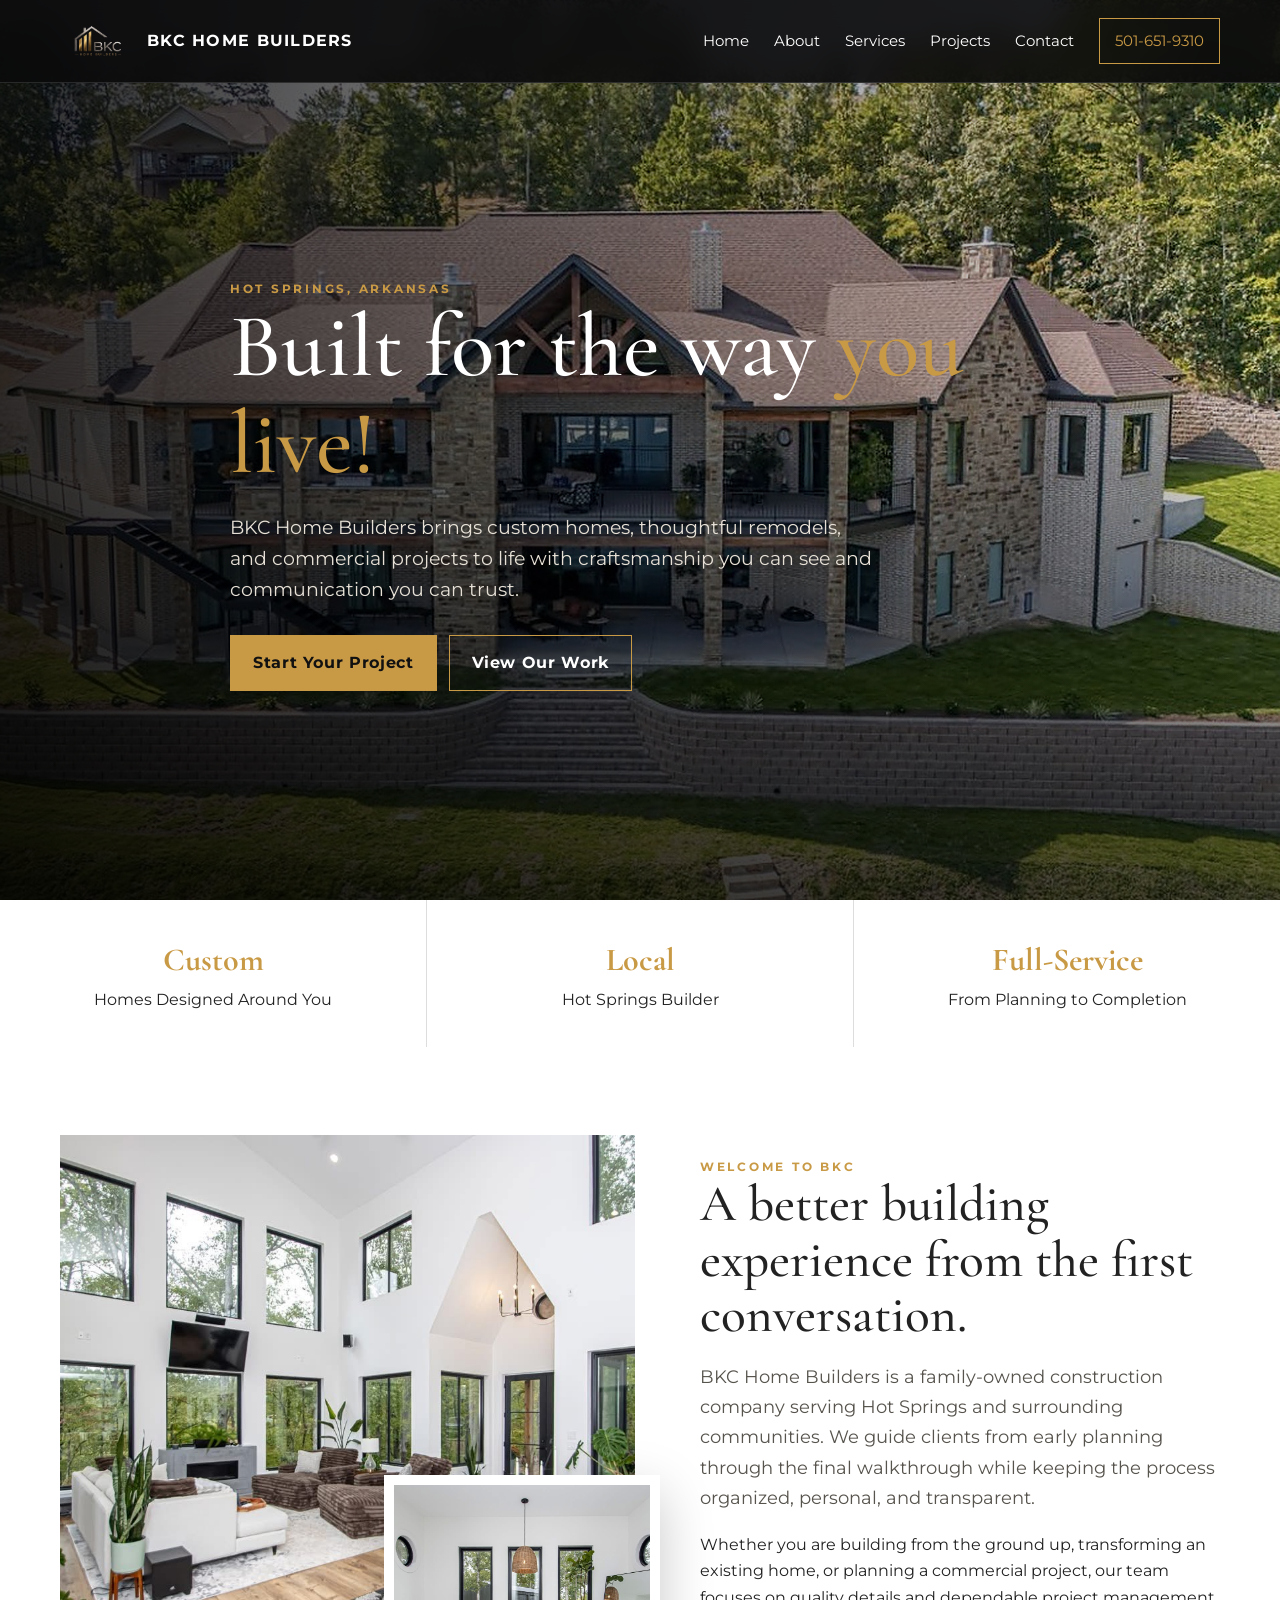
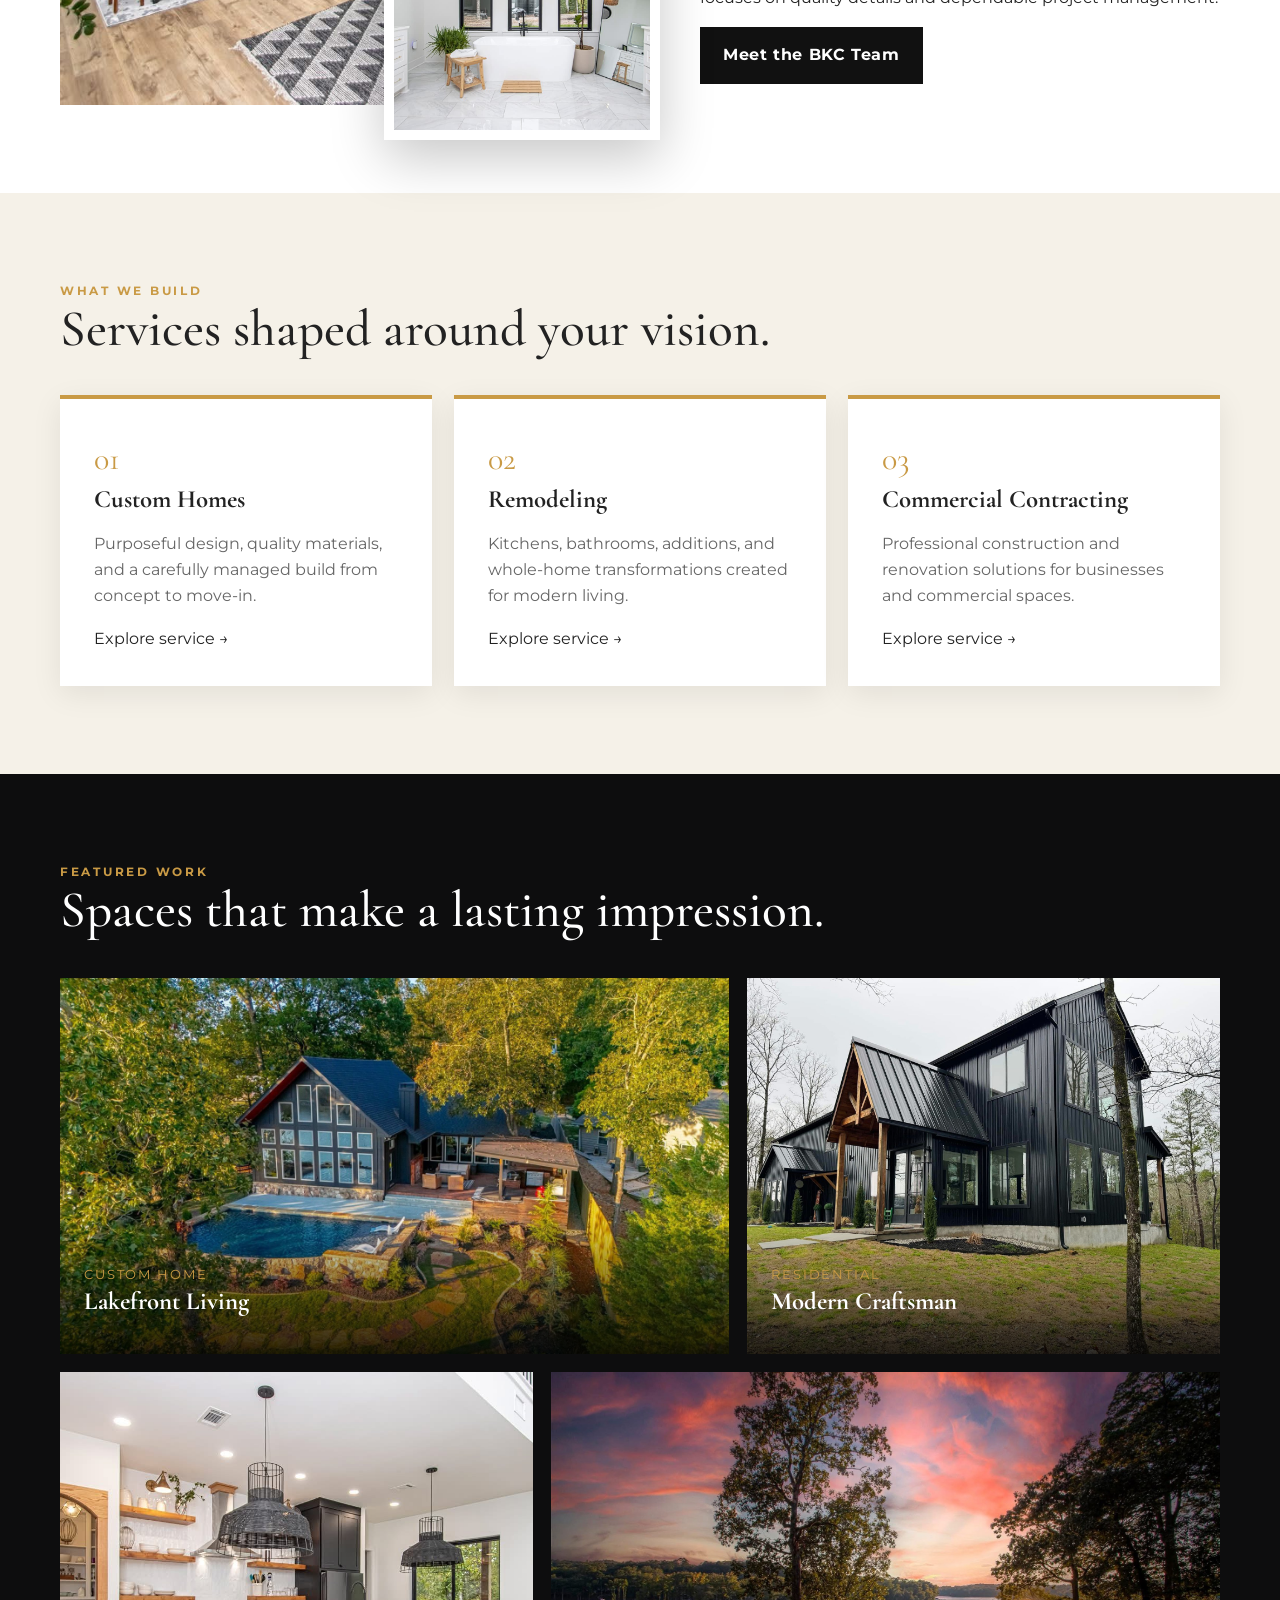
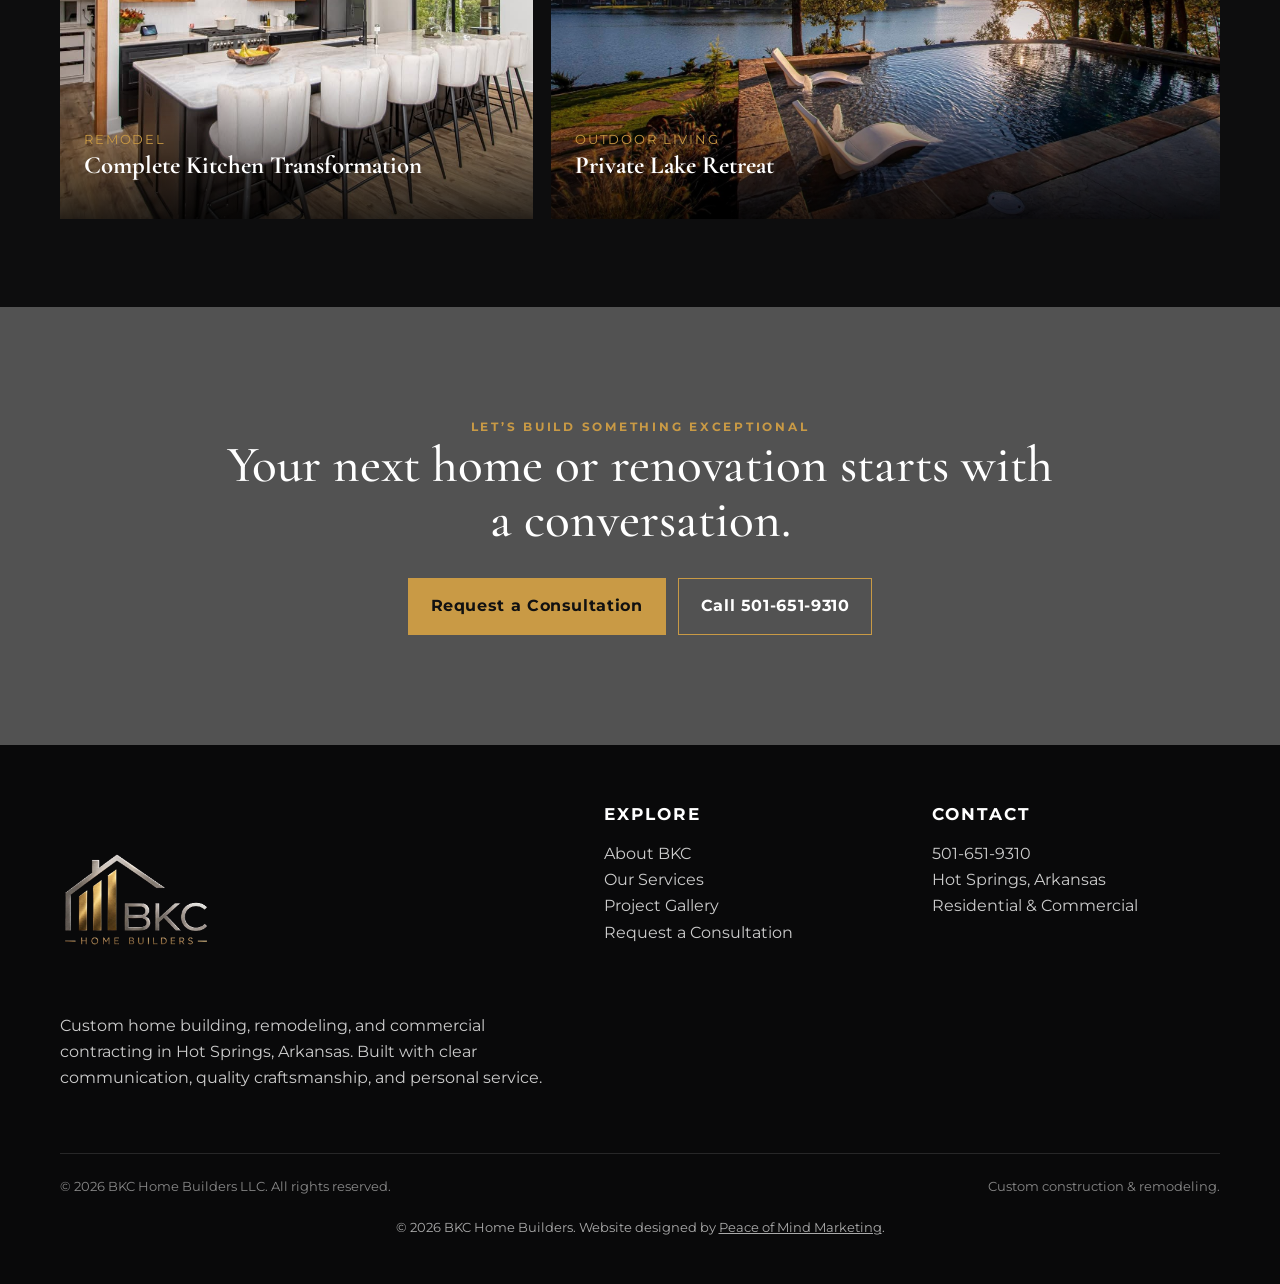
==== commit 45d96fc9: "Fix HTML structure and footer content" ====
--- a/index.html
+++ b/index.html
@@ -8,5 +8,5 @@
 <section class="cta"><div class="eyebrow">Let’s Build Something Exceptional</div><h2>Your next home or renovation starts with a conversation.</h2><div class="button-row" style="justify-content:center"><a class="btn" href="contact.html">Request a Consultation</a><a class="btn btn-outline" href="tel:15016519310">Call 501-651-9310</a></div></section></main>
 <footer class="footer"><div class="container"><div class="footer-grid"><div><img class="footer-logo" src="assets/images/bkc-logo-new.png" alt="BKC Home Builders"><p>Custom home building, remodeling, and commercial contracting in Hot Springs, Arkansas. Built with clear communication, quality craftsmanship, and personal service.</p></div><div><h3>Explore</h3><p><a href="about.html">About BKC</a><br><a href="services.html">Our Services</a><br><a href="projects.html">Project Gallery</a><br><a href="contact.html">Request a Consultation</a></p></div><div><h3>Contact</h3><p><a href="tel:15016519310">501-651-9310</a><br>Hot Springs, Arkansas<br>Residential &amp; Commercial</p></div></div><div class="copyright"><span>© <span data-year></span> BKC Home Builders LLC. All rights reserved.</span><span>Custom construction &amp; remodeling.</span></div></div><div style="text-align:center; padding:20px 10px; font-size:13px; color:#aaa;">
 © 2026 BKC Home Builders. Website designed by <a href="https://pommarketingagency.com/" target="_blank" style="color:#aaa; text-decoration:underline;">Peace of Mind Marketing</a>.
-</div>/footer><script src="assets/js/main.js"></script>
+</div></footer><script src="assets/js/main.js"></script>
 </body></html>
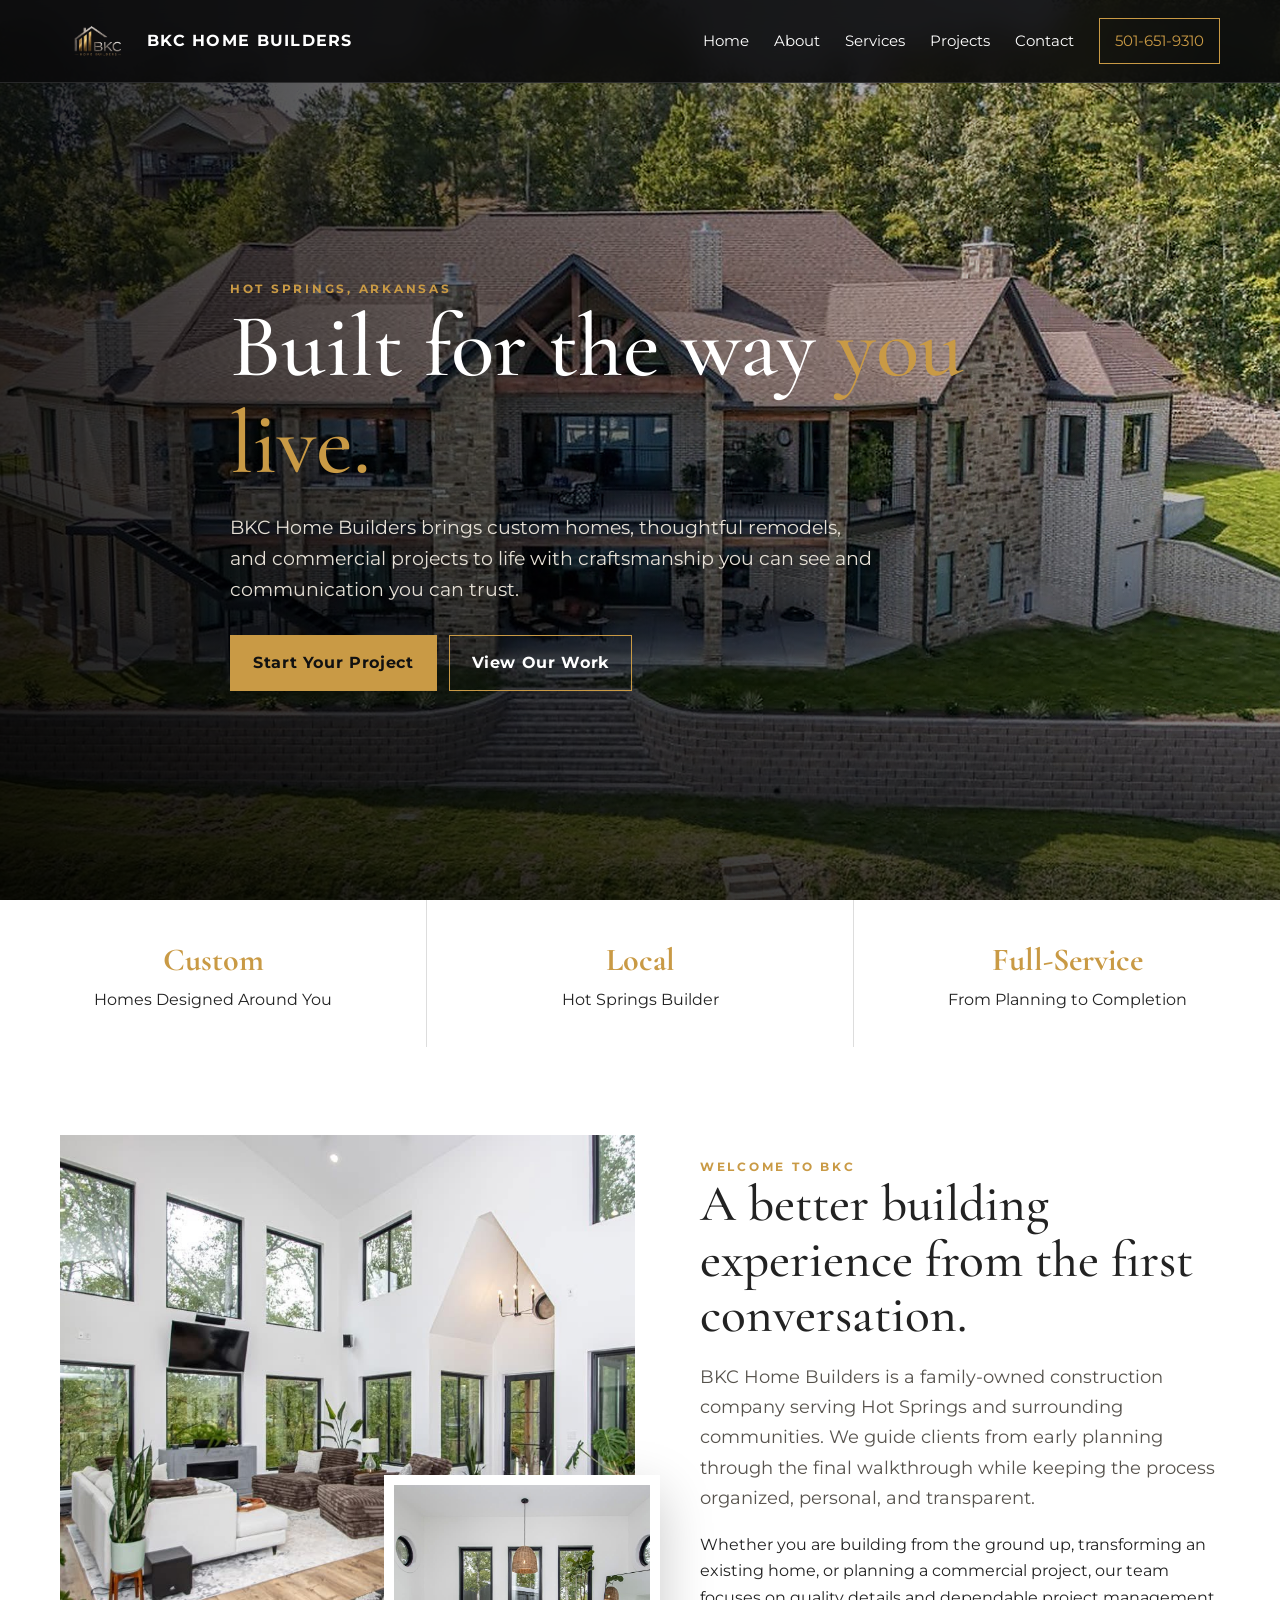
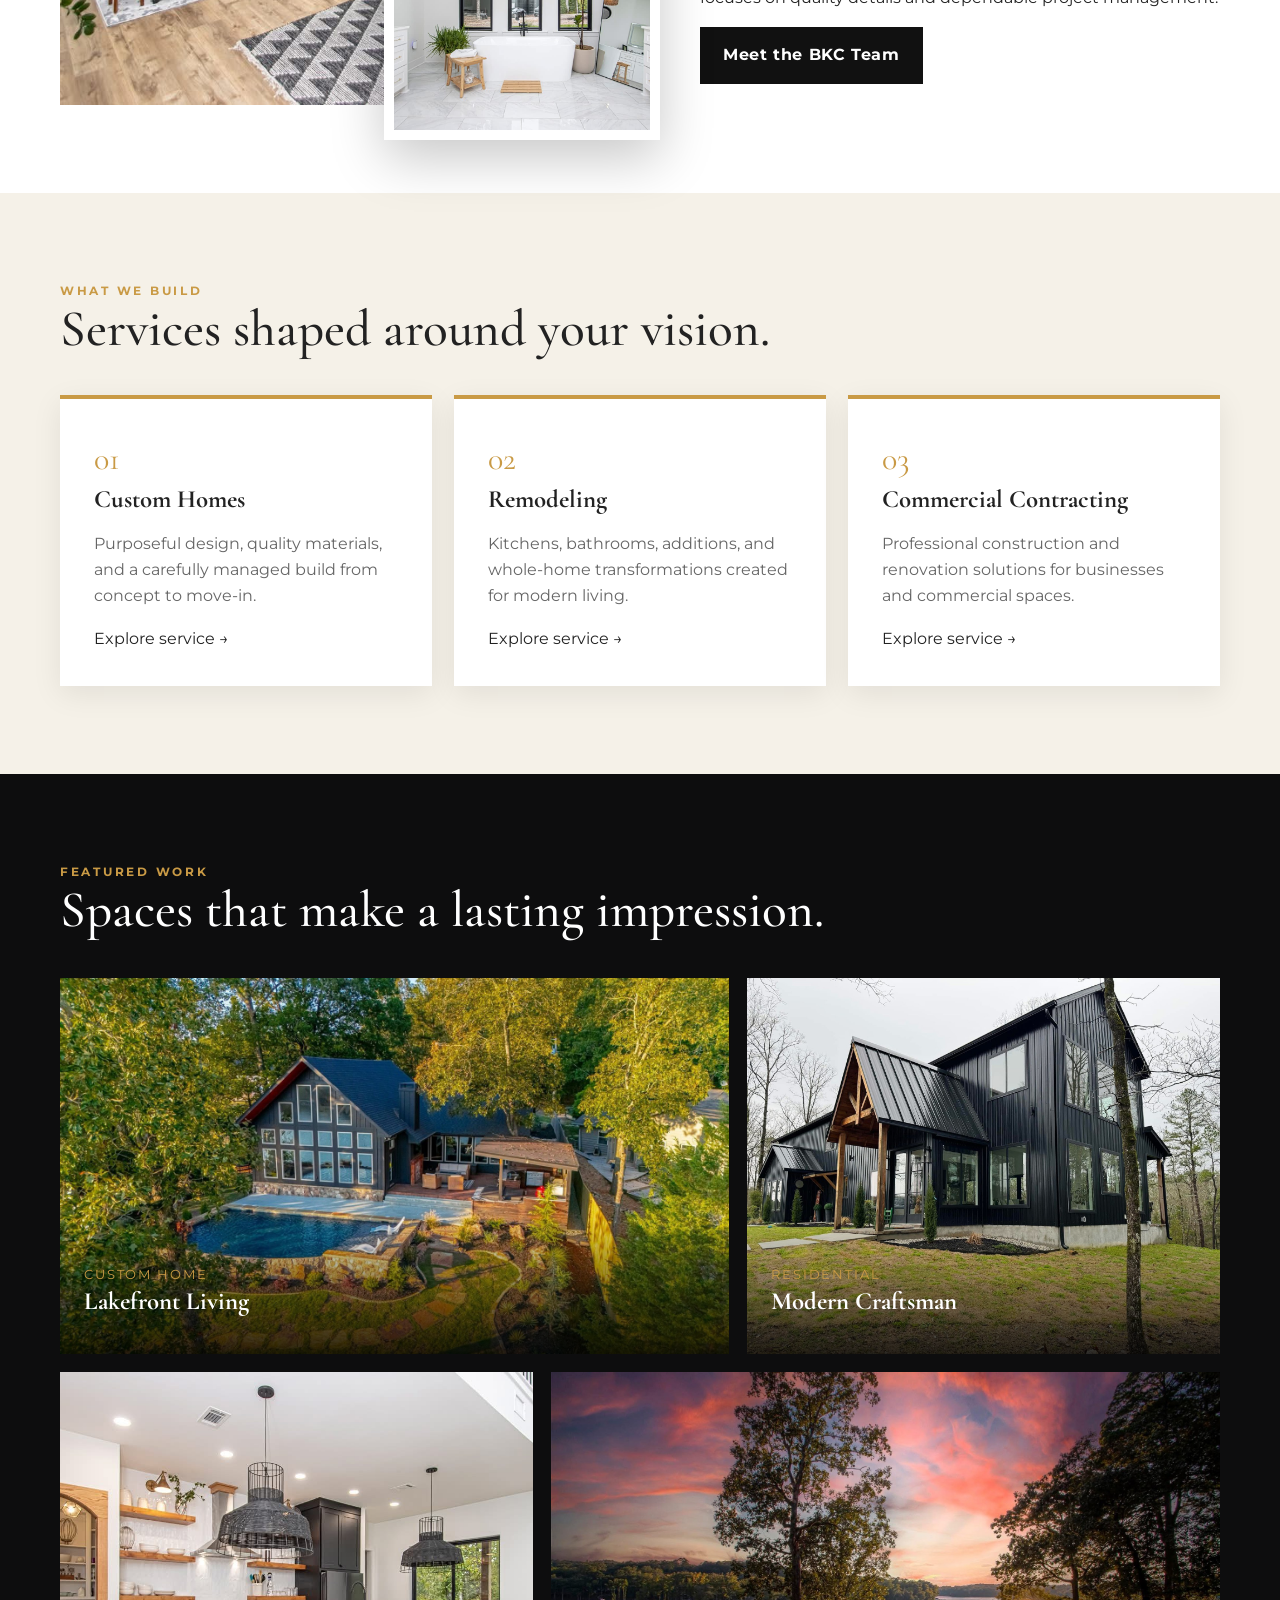
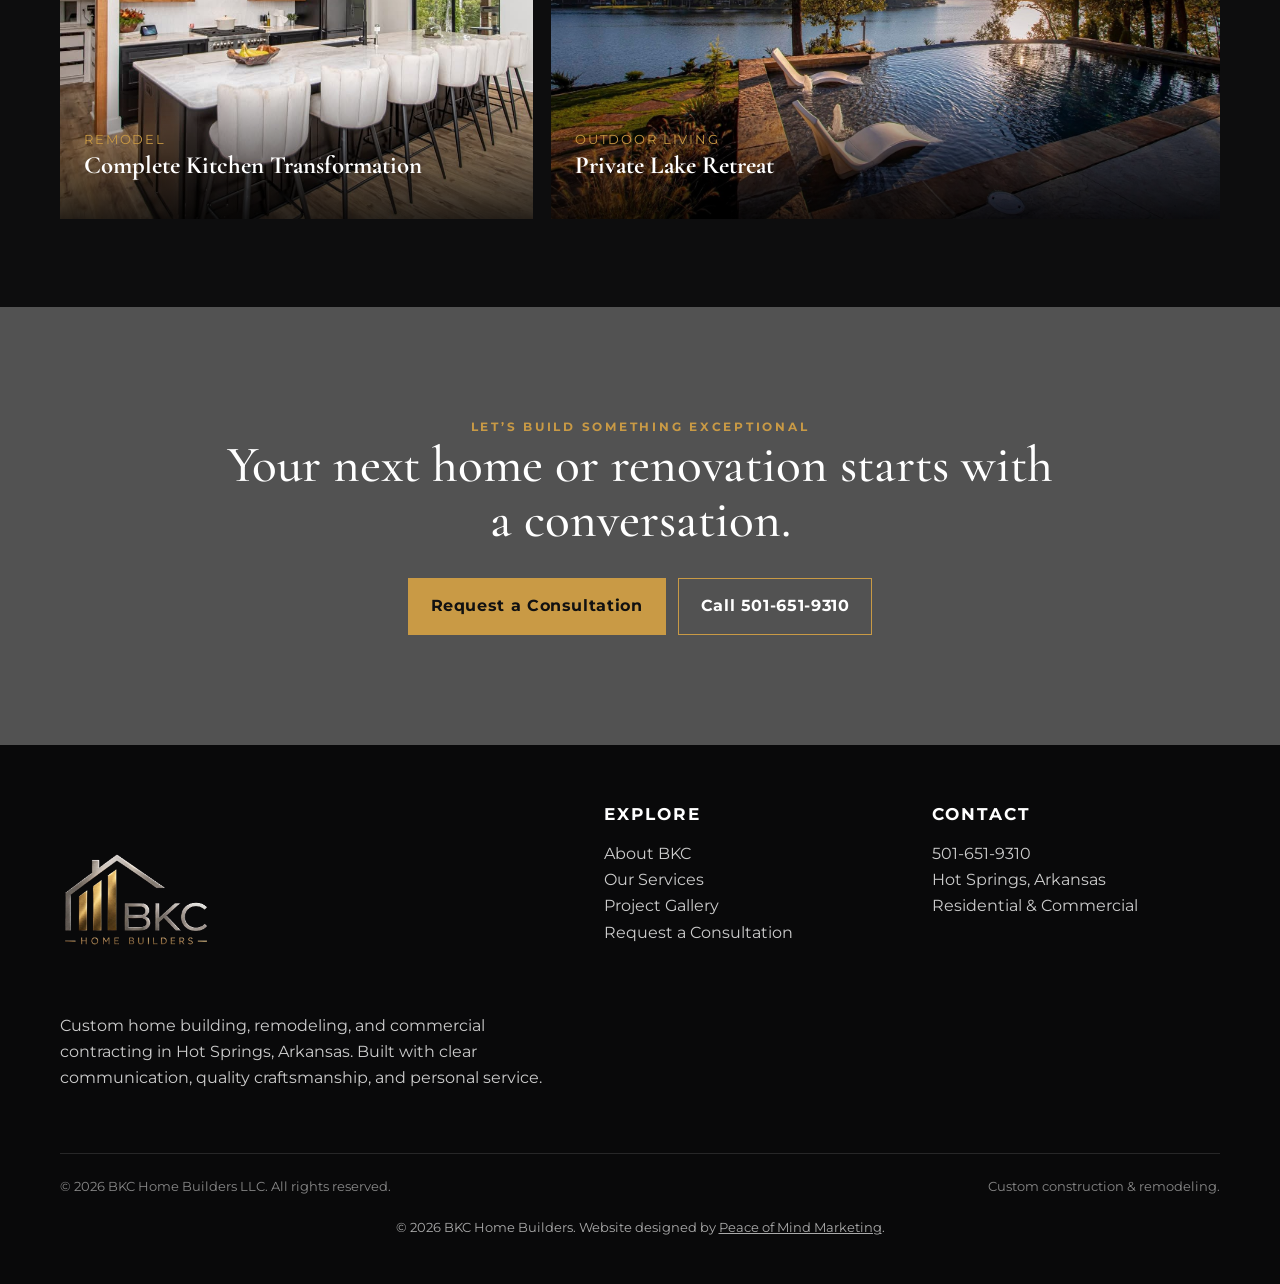
==== commit cf2e915b: "Revise hero section text in index.html Updated the hero section text for clarity and consistency." ====
--- a/index.html
+++ b/index.html
@@ -1,6 +1,6 @@
 <!doctype html><html lang="en"><head><meta charset="utf-8"><meta name="viewport" content="width=device-width,initial-scale=1"><meta name="description" content="BKC Home Builders creates custom homes, remodels and commercial spaces in Hot Springs, Arkansas."><title>BKC Home Builders | Hot Springs, Arkansas</title><link rel="stylesheet" href="assets/css/styles.css"></head><body>
 <header class="site-header"><div class="container nav"><a class="brand" href="index.html"><img src="assets/images/bkc-logo-new.png" alt="BKC Home Builders logo"><span>BKC HOME BUILDERS</span></a><button class="menu-btn" aria-label="Open navigation">☰</button><nav class="nav-links"><a href="index.html">Home</a><a href="about.html">About</a><a href="services.html">Services</a><a href="projects.html">Projects</a><a href="contact.html">Contact</a><a class="nav-call" href="tel:15016519310">501-651-9310</a></nav></div></header>
-<main><section class="hero"><div class="container hero-content"><div class="eyebrow">Hot Springs, Arkansas</div><h1>Built for the way <span>you live!</span></h1><p>BKC Home Builders brings custom homes, thoughtful remodels, and commercial projects to life with craftsmanship you can see and communication you can trust.</p><div class="button-row"><a class="btn" href="contact.html">Start Your Project</a><a class="btn btn-outline" href="projects.html">View Our Work</a></div></div></section>
+<main><section class="hero"><div class="container hero-content"><div class="eyebrow">Hot Springs, Arkansas</div><h1>Built for the way <span>you live.</span></h1><p>BKC Home Builders brings custom homes, thoughtful remodels, and commercial projects to life with craftsmanship you can see and communication you can trust.</p><div class="button-row"><a class="btn" href="contact.html">Start Your Project</a><a class="btn btn-outline" href="projects.html">View Our Work</a></div></div></section>
 <section class="stats"><div class="stat"><strong>Custom</strong><span>Homes Designed Around You</span></div><div class="stat"><strong>Local</strong><span>Hot Springs Builder</span></div><div class="stat"><strong>Full-Service</strong><span>From Planning to Completion</span></div></section>
 <section class="section"><div class="container split"><div class="image-stack"><img src="assets/images/project-10.jpg" alt="Custom kitchen by BKC Home Builders"><img src="assets/images/project-15.jpg" alt="Custom bathroom by BKC Home Builders"></div><div><div class="eyebrow">Welcome to BKC</div><h2>A better building experience from the first conversation.</h2><p class="lead">BKC Home Builders is a family-owned construction company serving Hot Springs and surrounding communities. We guide clients from early planning through the final walkthrough while keeping the process organized, personal, and transparent.</p><p>Whether you are building from the ground up, transforming an existing home, or planning a commercial project, our team focuses on quality details and dependable project management.</p><a class="btn btn-dark" href="about.html">Meet the BKC Team</a></div></div></section>
 <section class="section section-soft"><div class="container"><div class="eyebrow">What We Build</div><h2>Services shaped around your vision.</h2><div class="card-grid"><article class="service-card"><div class="num">01</div><h3>Custom Homes</h3><p>Purposeful design, quality materials, and a carefully managed build from concept to move-in.</p><a href="services.html">Explore service →</a></article><article class="service-card"><div class="num">02</div><h3>Remodeling</h3><p>Kitchens, bathrooms, additions, and whole-home transformations created for modern living.</p><a href="services.html">Explore service →</a></article><article class="service-card"><div class="num">03</div><h3>Commercial Contracting</h3><p>Professional construction and renovation solutions for businesses and commercial spaces.</p><a href="services.html">Explore service →</a></article></div></div></section>
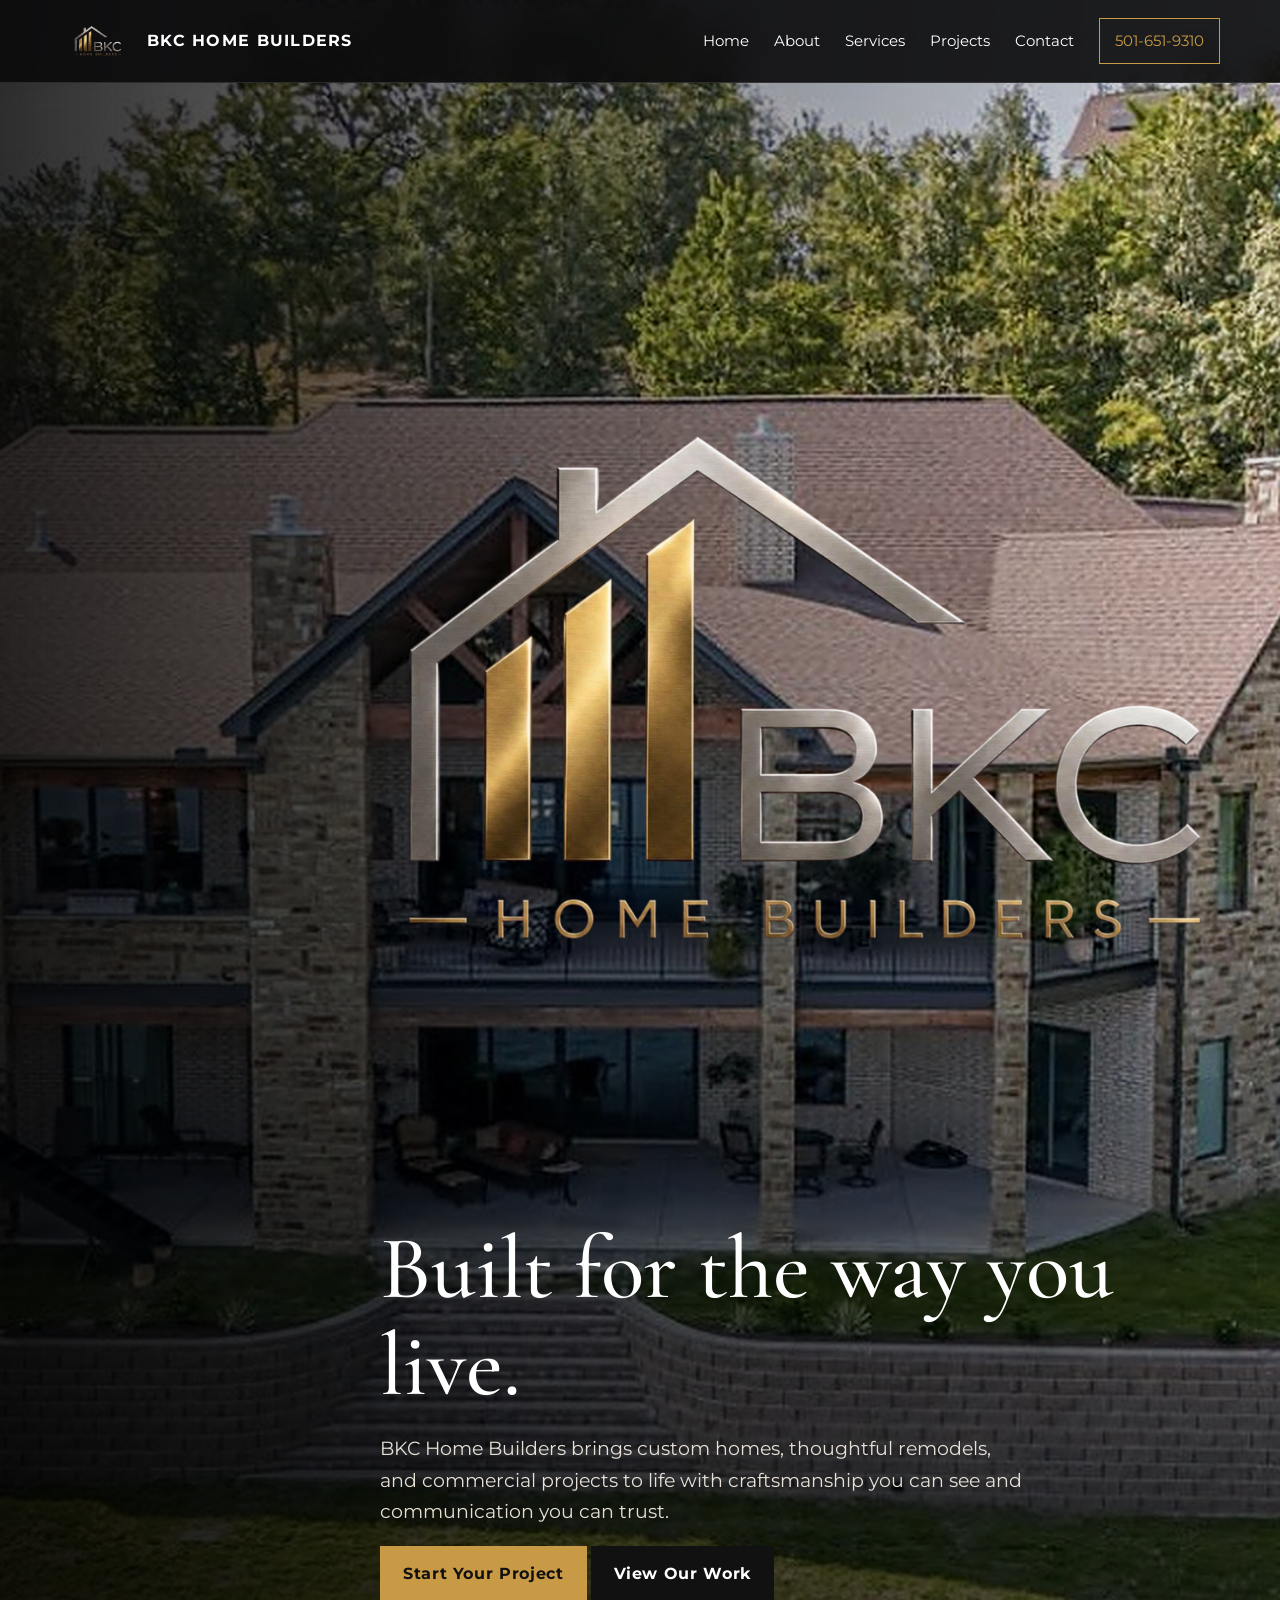
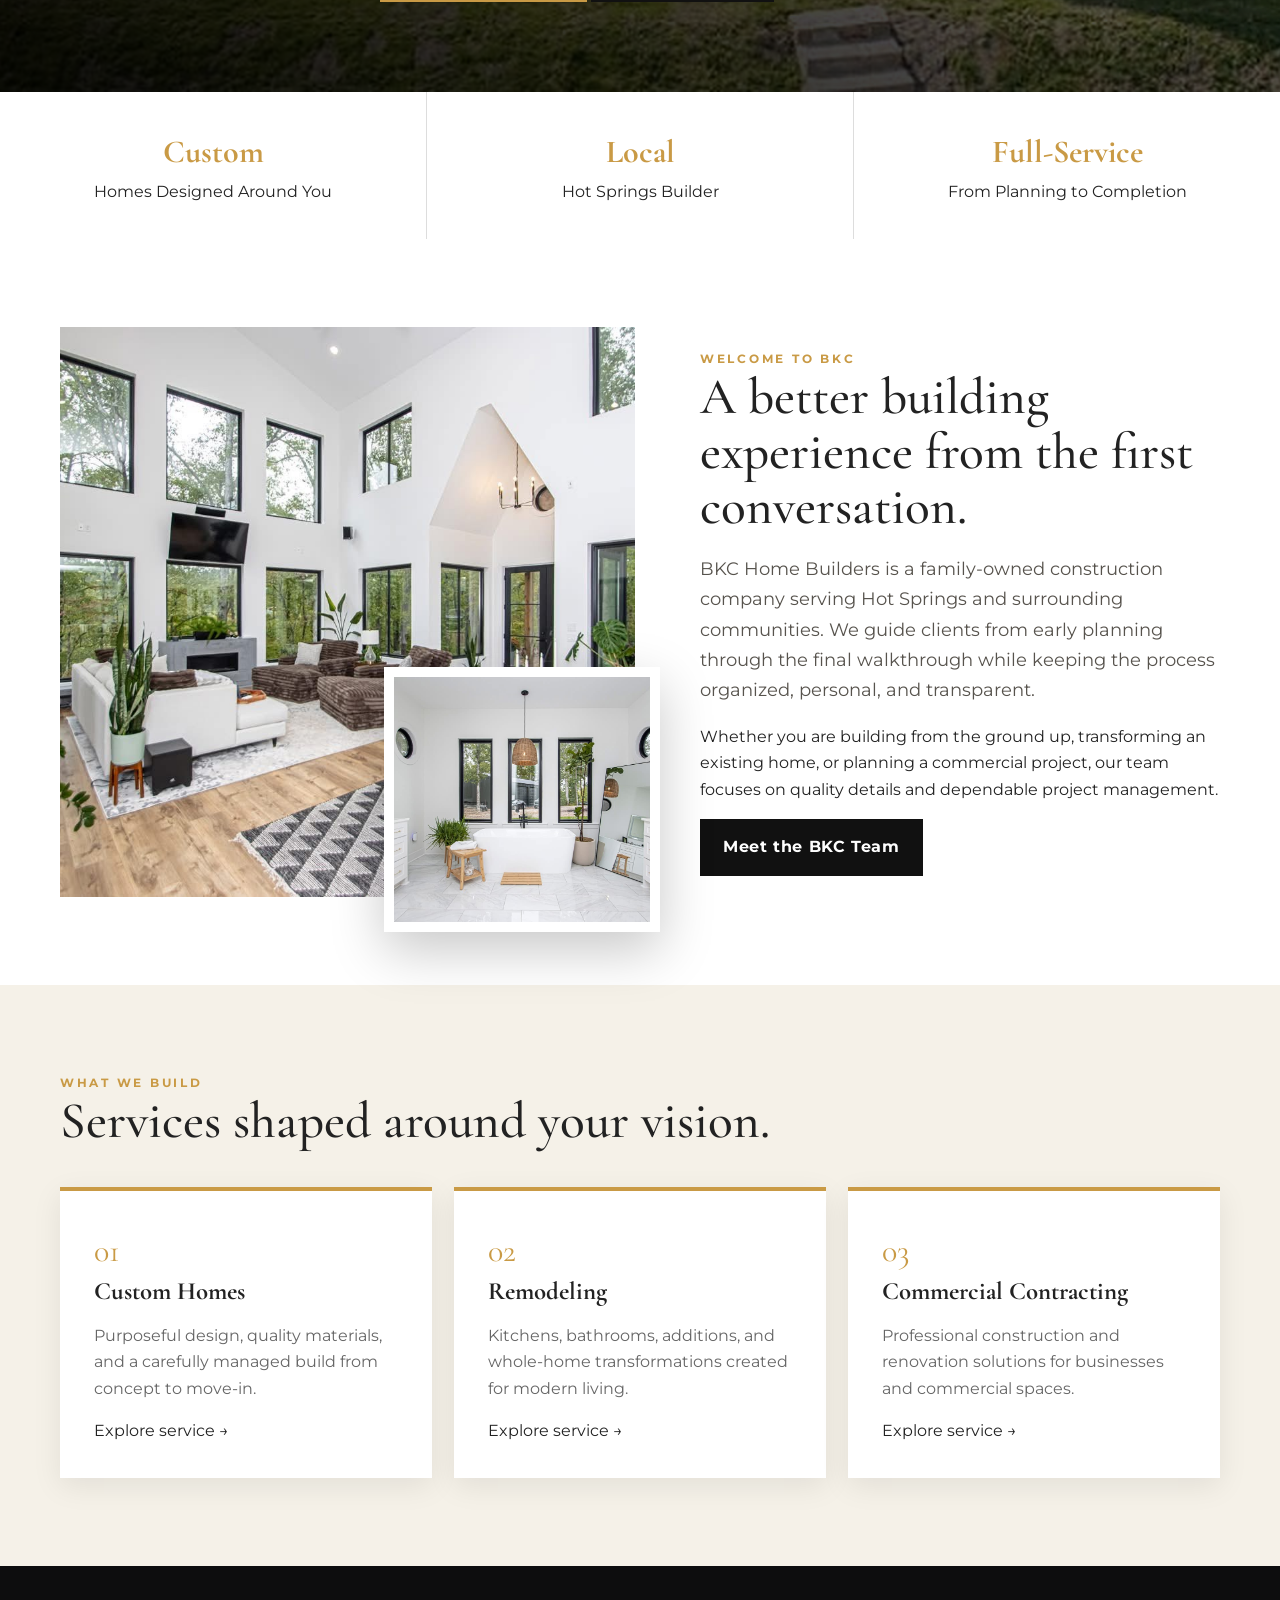
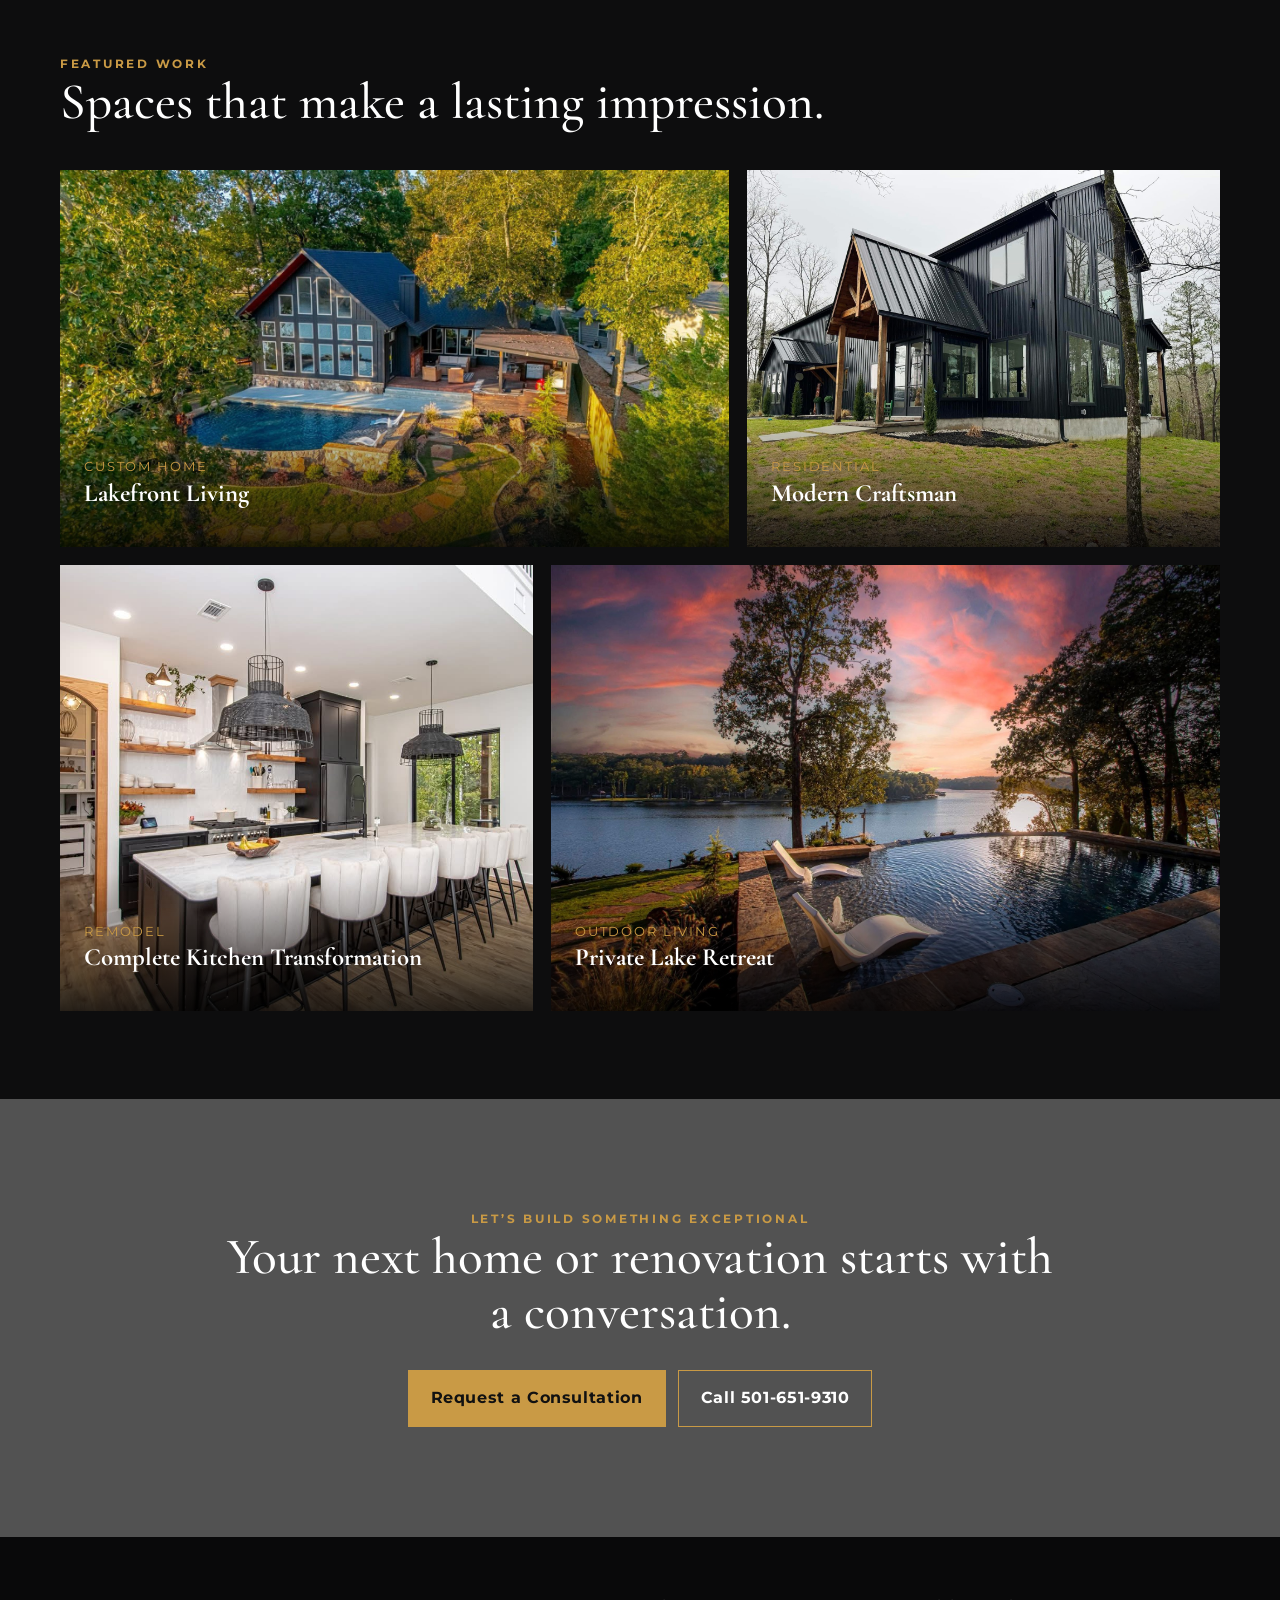
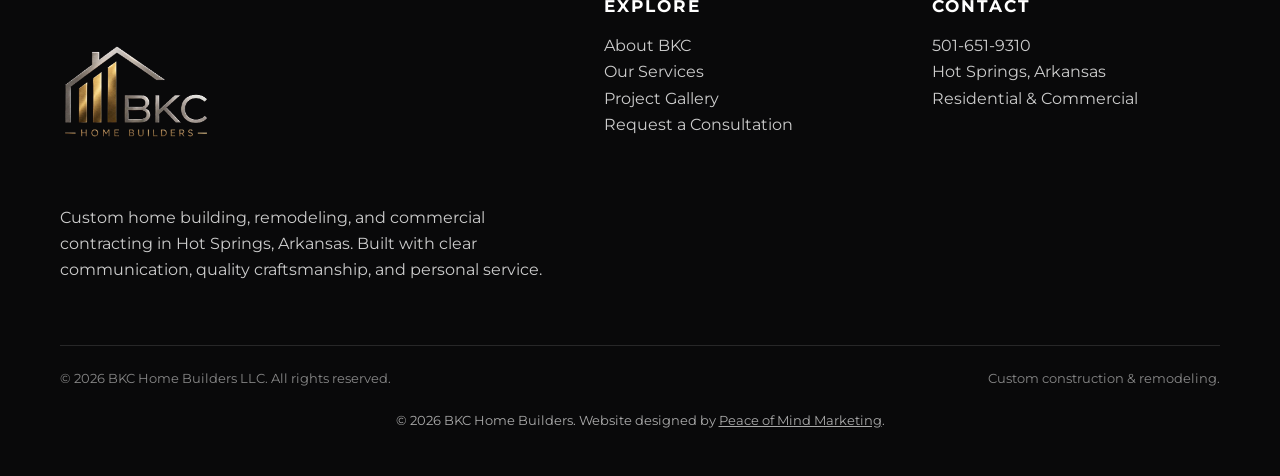
==== commit eec780c0: "Enhance hero section with video background Added a video background to the hero section and updated " ====
--- a/index.html
+++ b/index.html
@@ -1,6 +1,26 @@
 <!doctype html><html lang="en"><head><meta charset="utf-8"><meta name="viewport" content="width=device-width,initial-scale=1"><meta name="description" content="BKC Home Builders creates custom homes, remodels and commercial spaces in Hot Springs, Arkansas."><title>BKC Home Builders | Hot Springs, Arkansas</title><link rel="stylesheet" href="assets/css/styles.css"></head><body>
 <header class="site-header"><div class="container nav"><a class="brand" href="index.html"><img src="assets/images/bkc-logo-new.png" alt="BKC Home Builders logo"><span>BKC HOME BUILDERS</span></a><button class="menu-btn" aria-label="Open navigation">☰</button><nav class="nav-links"><a href="index.html">Home</a><a href="about.html">About</a><a href="services.html">Services</a><a href="projects.html">Projects</a><a href="contact.html">Contact</a><a class="nav-call" href="tel:15016519310">501-651-9310</a></nav></div></header>
-<main><section class="hero"><div class="container hero-content"><div class="eyebrow">Hot Springs, Arkansas</div><h1>Built for the way <span>you live.</span></h1><p>BKC Home Builders brings custom homes, thoughtful remodels, and commercial projects to life with craftsmanship you can see and communication you can trust.</p><div class="button-row"><a class="btn" href="contact.html">Start Your Project</a><a class="btn btn-outline" href="projects.html">View Our Work</a></div></div></section>
+<main>
+<section class="hero hero-video">
+  <video class="hero-video-bg" autoplay muted loop playsinline>
+    <source src="assets/bkc-hero.mp4" type="video/mp4">
+  </video>
+
+  <div class="hero-video-overlay"></div>
+
+  <div class="container hero-content hero-video-content">
+    <img src="assets/images/bkc-logo-new.png" alt="BKC Home Builders" class="hero-video-logo">
+
+    <h1>Built for the way you live.</h1>
+
+    <p>BKC Home Builders brings custom homes, thoughtful remodels, and commercial projects to life with craftsmanship you can see and communication you can trust.</p>
+
+    <div class="btn-row">
+      <a class="btn" href="contact.html">Start Your Project</a>
+      <a class="btn btn-dark" href="projects.html">View Our Work</a>
+    </div>
+  </div>
+</section>
 <section class="stats"><div class="stat"><strong>Custom</strong><span>Homes Designed Around You</span></div><div class="stat"><strong>Local</strong><span>Hot Springs Builder</span></div><div class="stat"><strong>Full-Service</strong><span>From Planning to Completion</span></div></section>
 <section class="section"><div class="container split"><div class="image-stack"><img src="assets/images/project-10.jpg" alt="Custom kitchen by BKC Home Builders"><img src="assets/images/project-15.jpg" alt="Custom bathroom by BKC Home Builders"></div><div><div class="eyebrow">Welcome to BKC</div><h2>A better building experience from the first conversation.</h2><p class="lead">BKC Home Builders is a family-owned construction company serving Hot Springs and surrounding communities. We guide clients from early planning through the final walkthrough while keeping the process organized, personal, and transparent.</p><p>Whether you are building from the ground up, transforming an existing home, or planning a commercial project, our team focuses on quality details and dependable project management.</p><a class="btn btn-dark" href="about.html">Meet the BKC Team</a></div></div></section>
 <section class="section section-soft"><div class="container"><div class="eyebrow">What We Build</div><h2>Services shaped around your vision.</h2><div class="card-grid"><article class="service-card"><div class="num">01</div><h3>Custom Homes</h3><p>Purposeful design, quality materials, and a carefully managed build from concept to move-in.</p><a href="services.html">Explore service →</a></article><article class="service-card"><div class="num">02</div><h3>Remodeling</h3><p>Kitchens, bathrooms, additions, and whole-home transformations created for modern living.</p><a href="services.html">Explore service →</a></article><article class="service-card"><div class="num">03</div><h3>Commercial Contracting</h3><p>Professional construction and renovation solutions for businesses and commercial spaces.</p><a href="services.html">Explore service →</a></article></div></div></section>
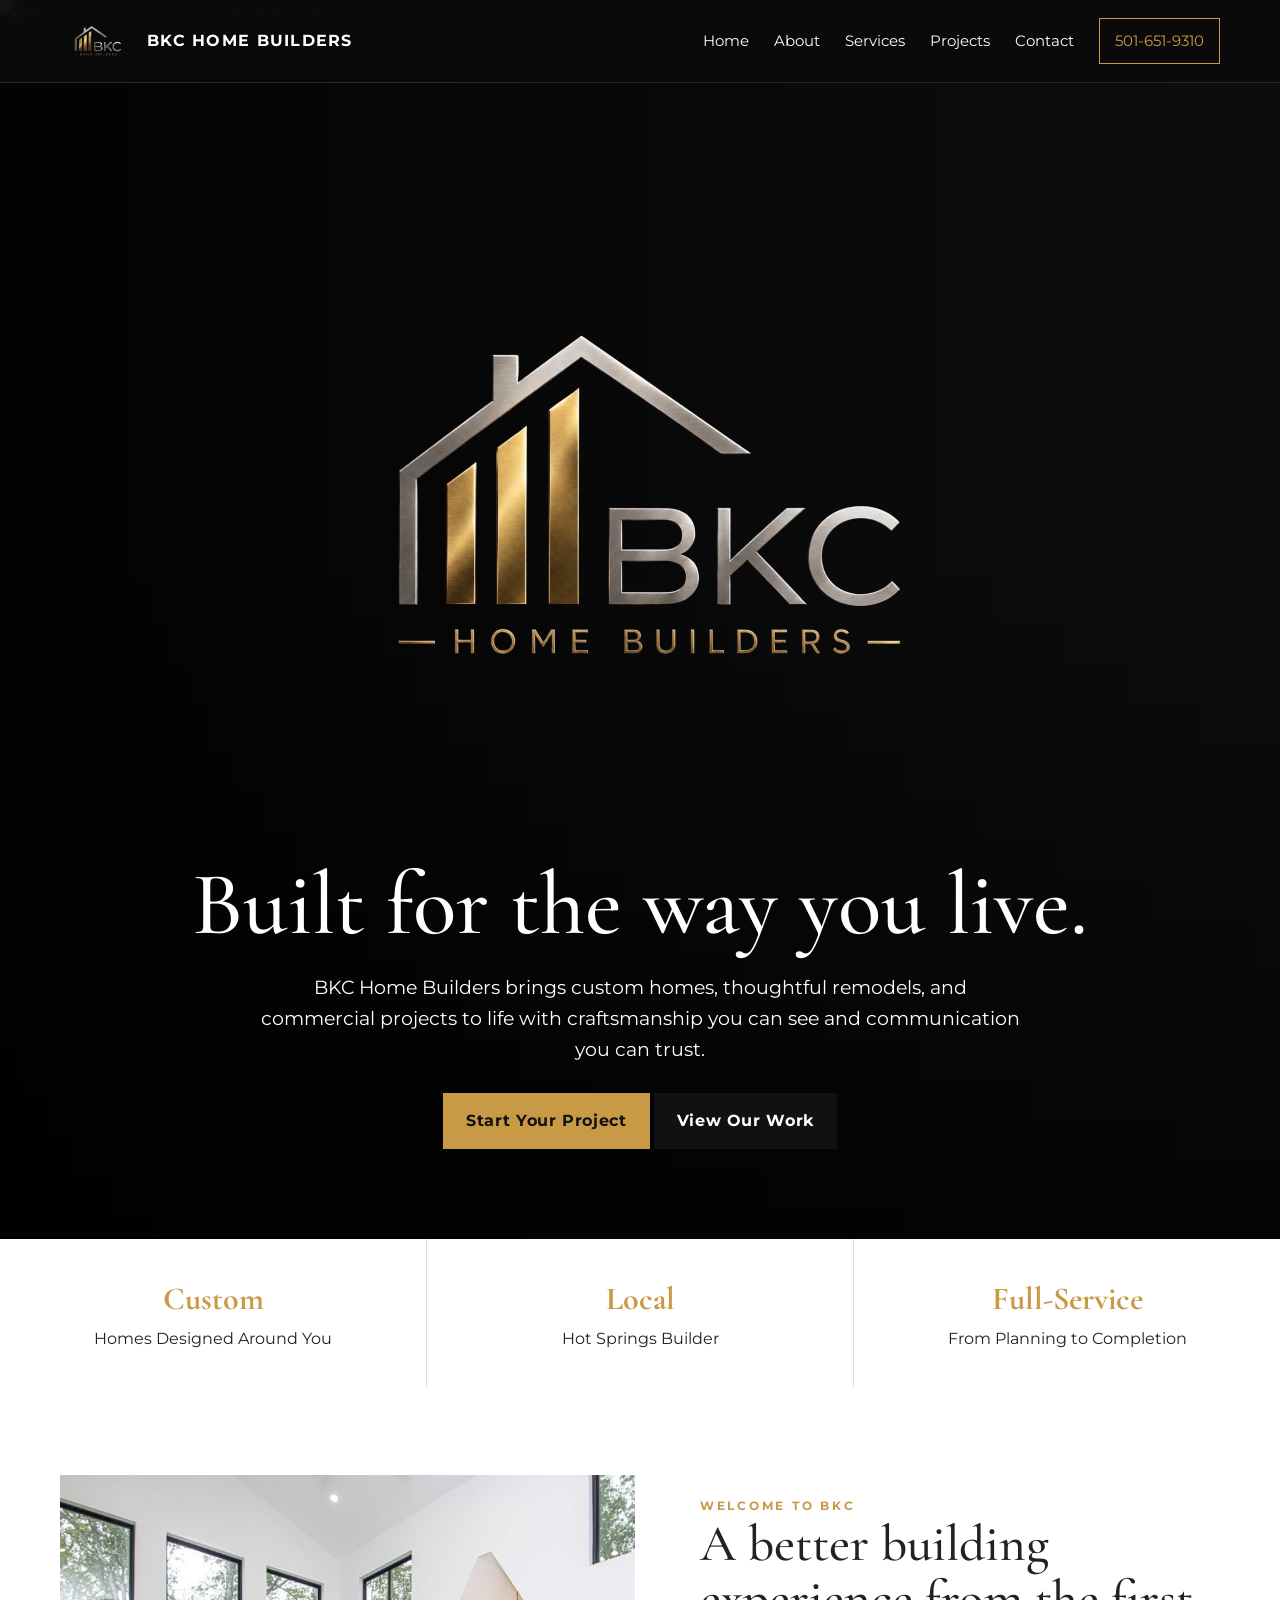
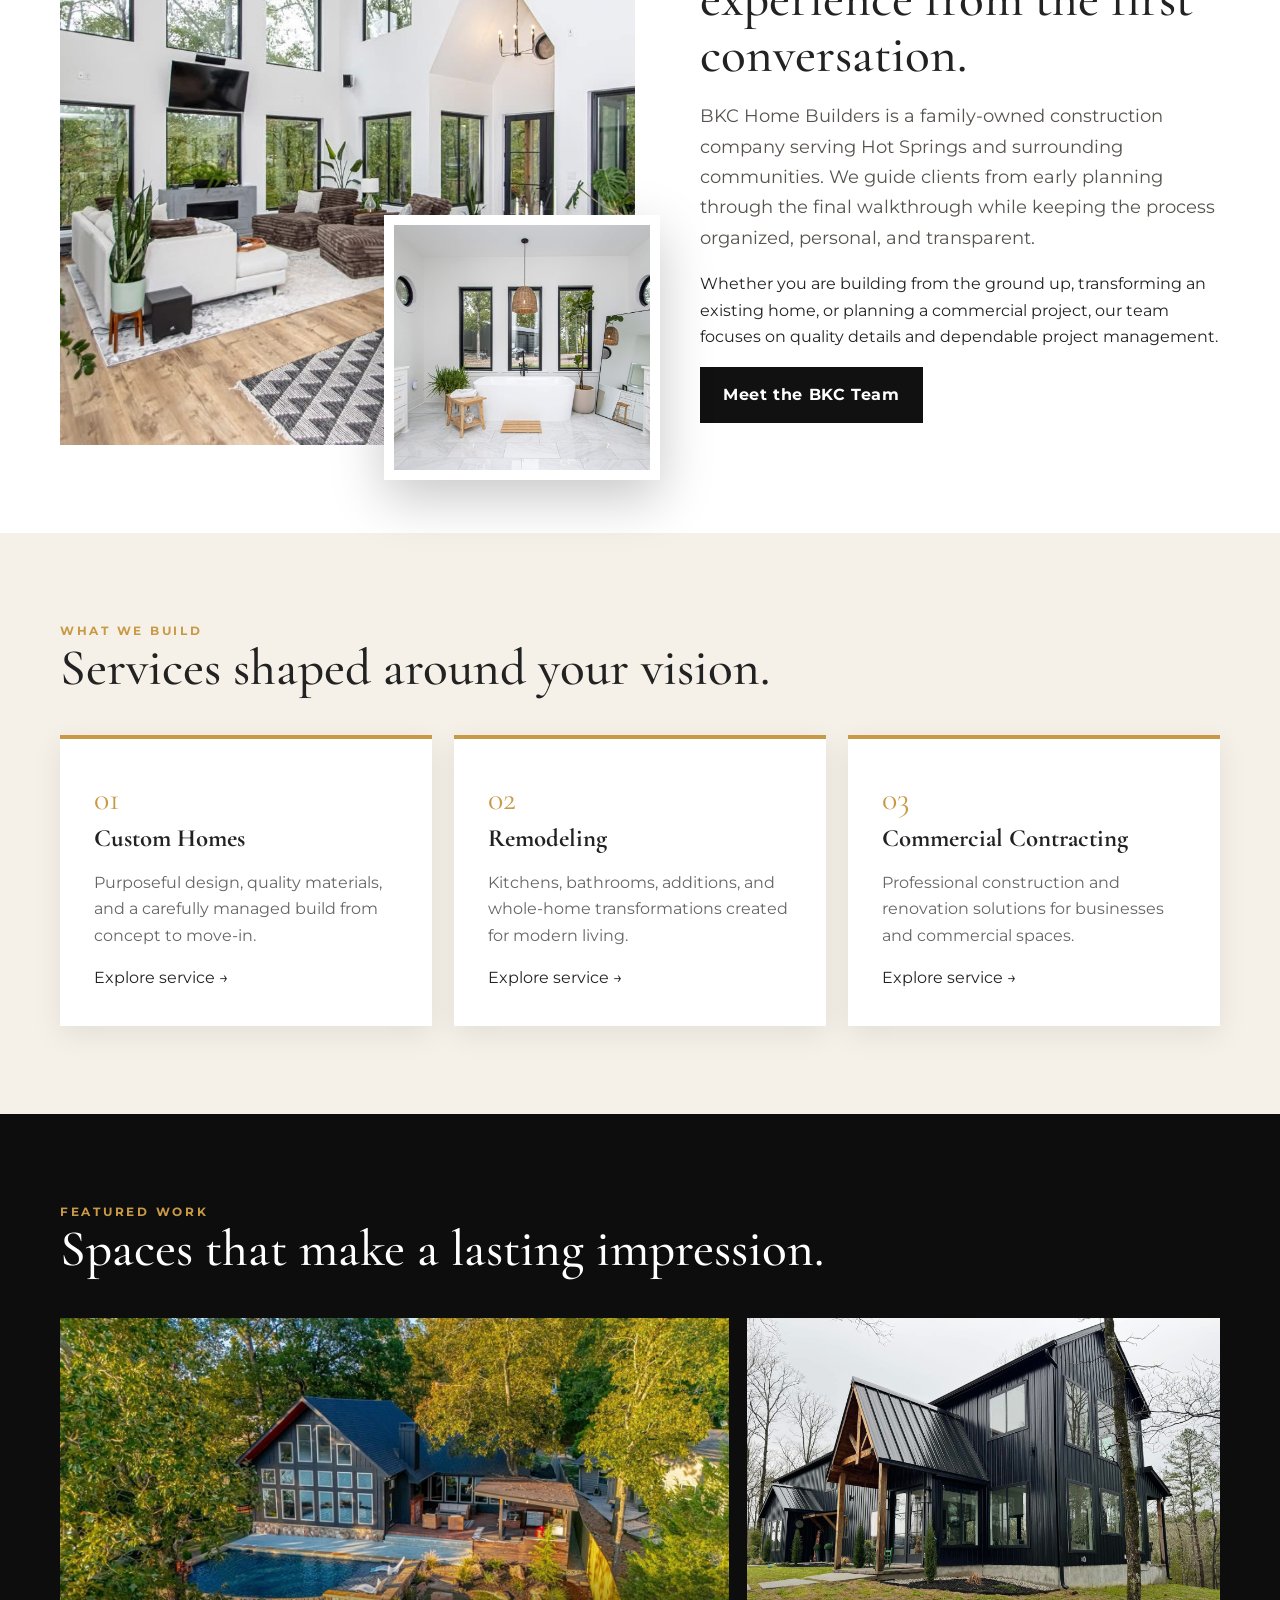
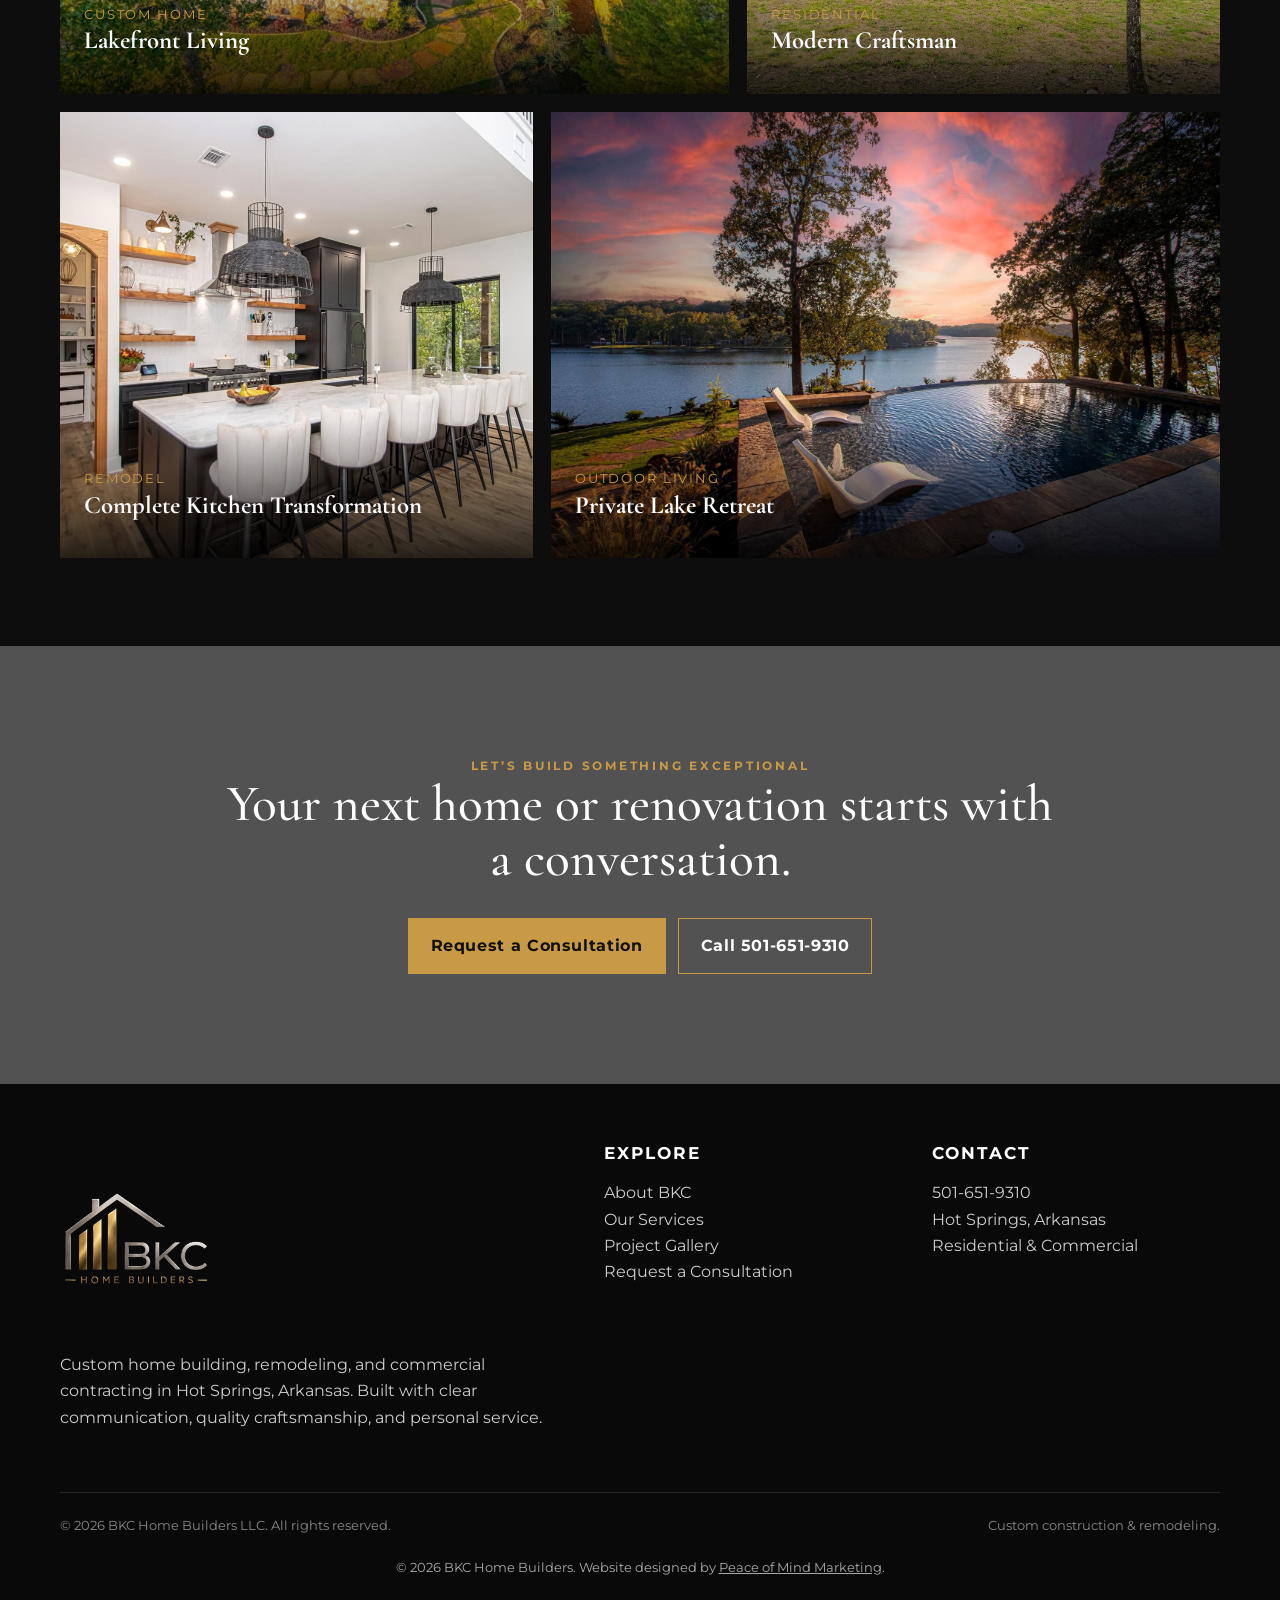
==== commit 7c3ea045: "Change hero video to image background Replaced video background with an image for the hero section." ====
--- a/index.html
+++ b/index.html
@@ -2,9 +2,7 @@
 <header class="site-header"><div class="container nav"><a class="brand" href="index.html"><img src="assets/images/bkc-logo-new.png" alt="BKC Home Builders logo"><span>BKC HOME BUILDERS</span></a><button class="menu-btn" aria-label="Open navigation">☰</button><nav class="nav-links"><a href="index.html">Home</a><a href="about.html">About</a><a href="services.html">Services</a><a href="projects.html">Projects</a><a href="contact.html">Contact</a><a class="nav-call" href="tel:15016519310">501-651-9310</a></nav></div></header>
 <main>
 <section class="hero hero-video">
-  <video class="hero-video-bg" autoplay muted loop playsinline>
-    <source src="assets/bkc-hero.mp4" type="video/mp4">
-  </video>
+  <img class="hero-video-bg" src="assets/images/bkc-hero.jpg" alt="BKC custom home overlooking the lake">
 
   <div class="hero-video-overlay"></div>
 
--- a/assets/css/styles.css
+++ b/assets/css/styles.css
@@ -21,3 +21,69 @@
 .process-image{width:100%;height:clamp(360px,52vw,620px);object-fit:cover;object-position:center 48%;margin-bottom:48px;box-shadow:var(--shadow)}
 .process-section .process-copy{max-width:820px;margin:0 auto}
 @media(max-width:560px){.process-image{height:390px;margin-bottom:34px}.team-photo-placeholder{height:430px}}
+/* VIDEO HERO */
+.hero-video {
+  position: relative;
+  min-height: 82vh;
+  display: flex;
+  align-items: center;
+  justify-content: center;
+  overflow: hidden;
+  background: #18191b;
+}
+
+.hero-video-bg {
+  position: absolute;
+  inset: 0;
+  width: 100%;
+  height: 100%;
+  object-fit: cover;
+  z-index: 0;
+}
+
+.hero-video-overlay {
+  position: absolute;
+  inset: 0;
+  background: rgba(0, 0, 0, 0.42);
+  z-index: 1;
+}
+
+.hero-video-content {
+  position: relative;
+  z-index: 2;
+  text-align: center;
+  max-width: 900px;
+  color: #fff;
+}
+
+.hero-video-logo {
+  display: block;
+  width: min(520px, 75vw);
+  height: auto;
+  margin: 0 auto 24px;
+}
+
+.hero-video-content h1 {
+  color: #fff;
+  margin-bottom: 18px;
+}
+
+.hero-video-content p {
+  max-width: 760px;
+  margin: 0 auto 28px;
+  color: #fff;
+}
+
+.hero-video-content .btn-row {
+  justify-content: center;
+}
+
+@media (max-width: 768px) {
+  .hero-video {
+    min-height: 72vh;
+  }
+
+  .hero-video-logo {
+    width: min(360px, 80vw);
+  }
+}
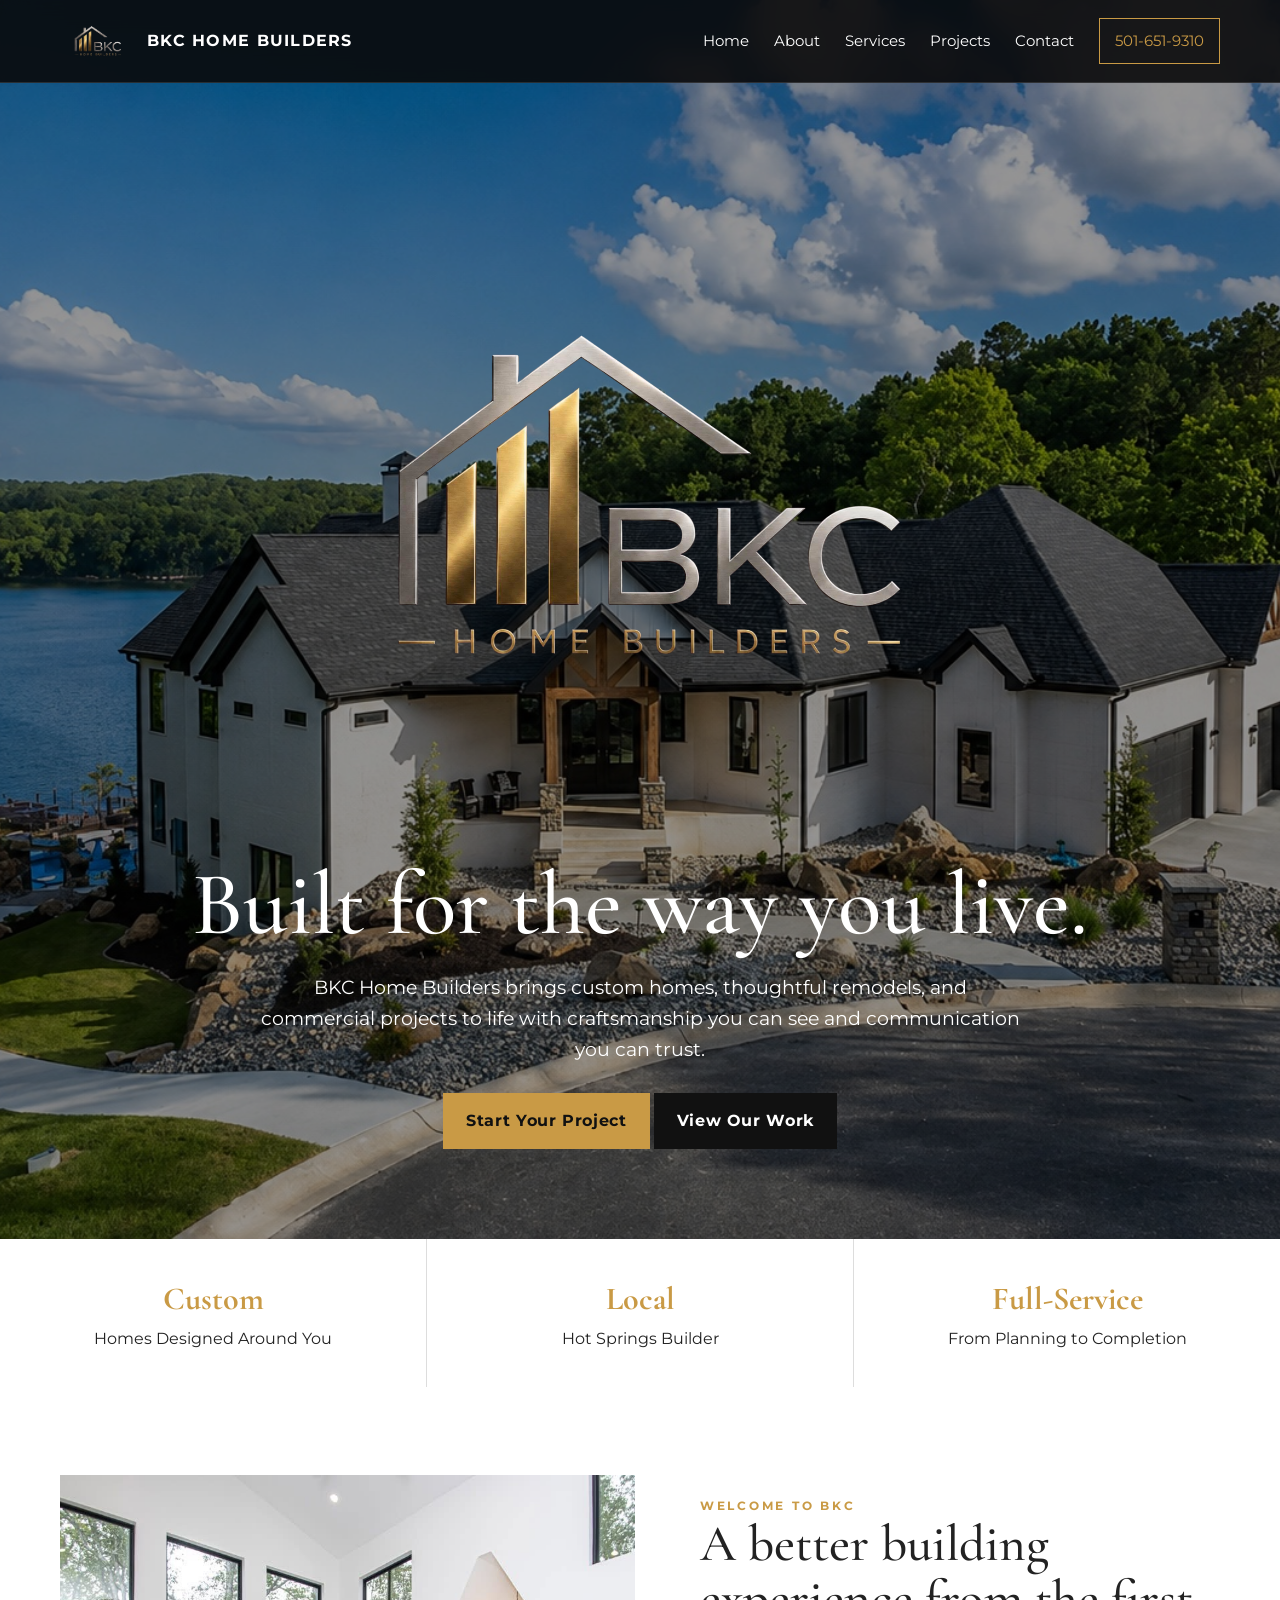
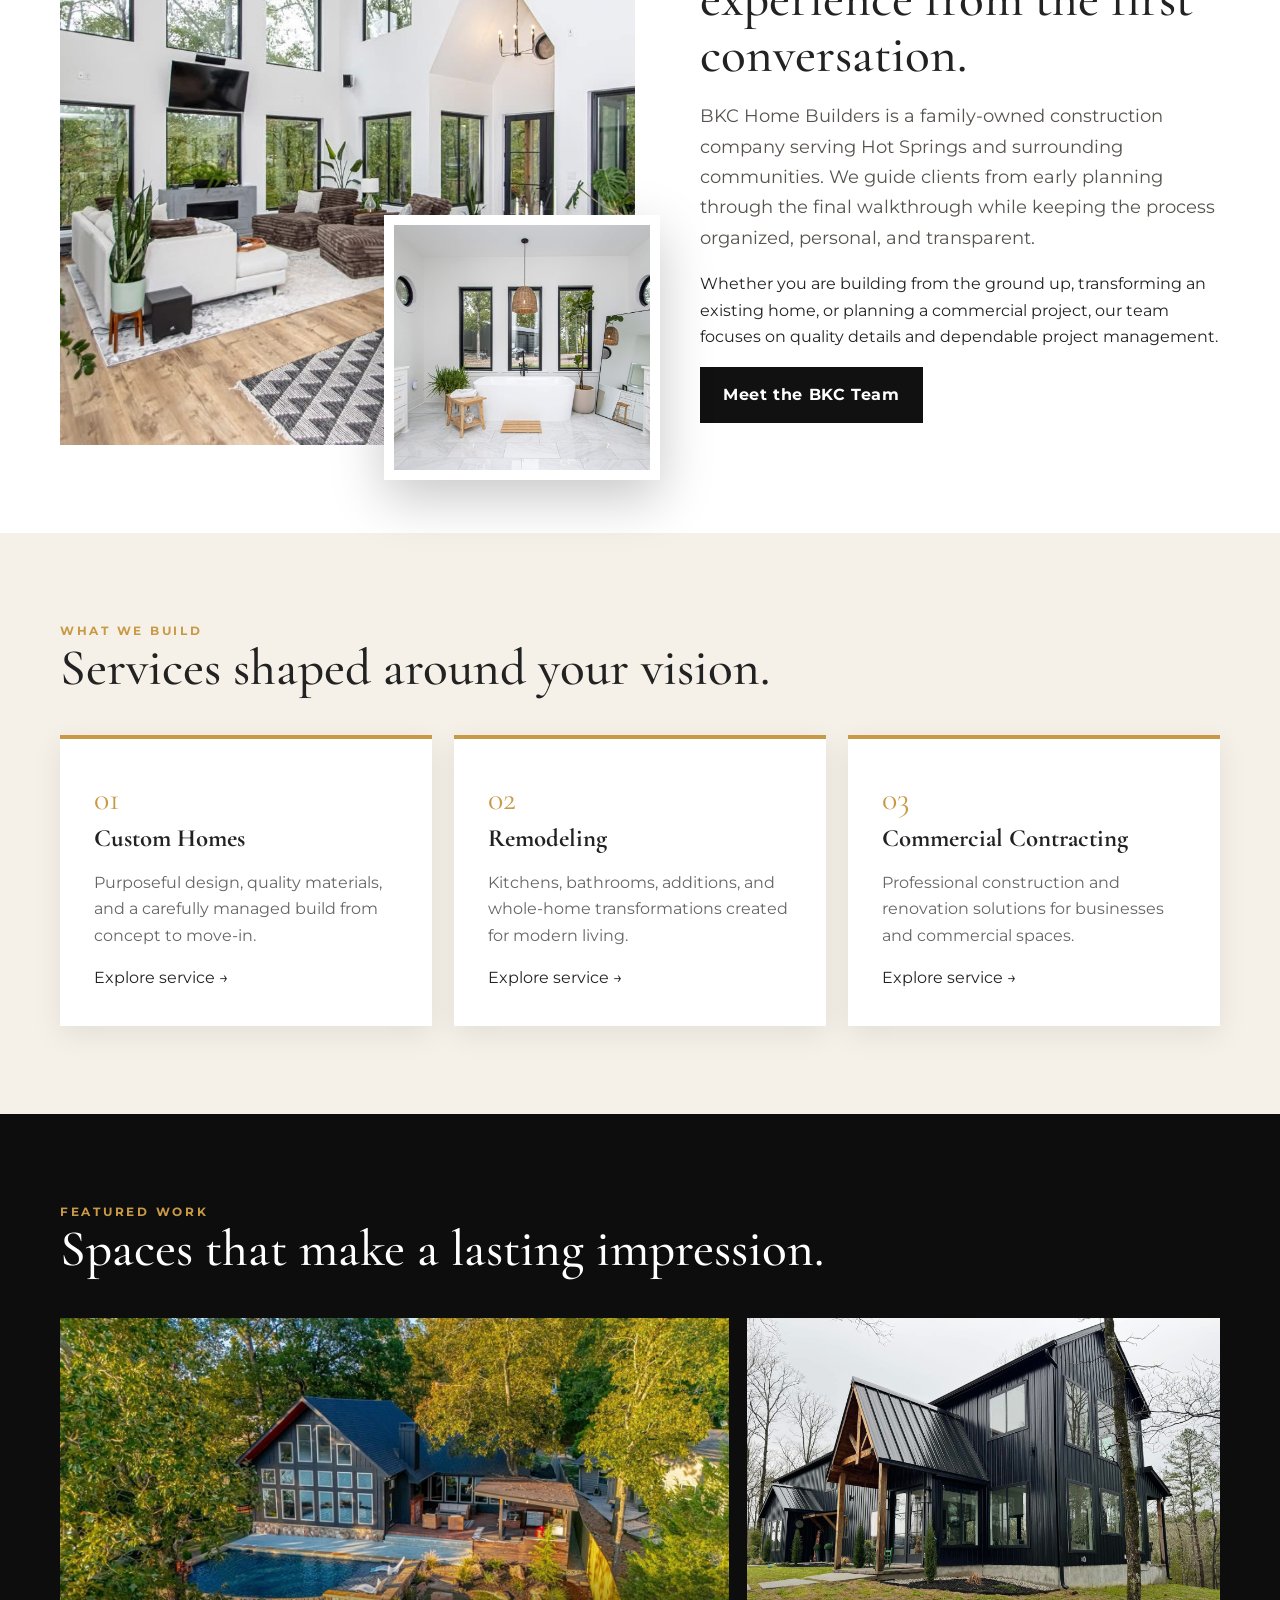
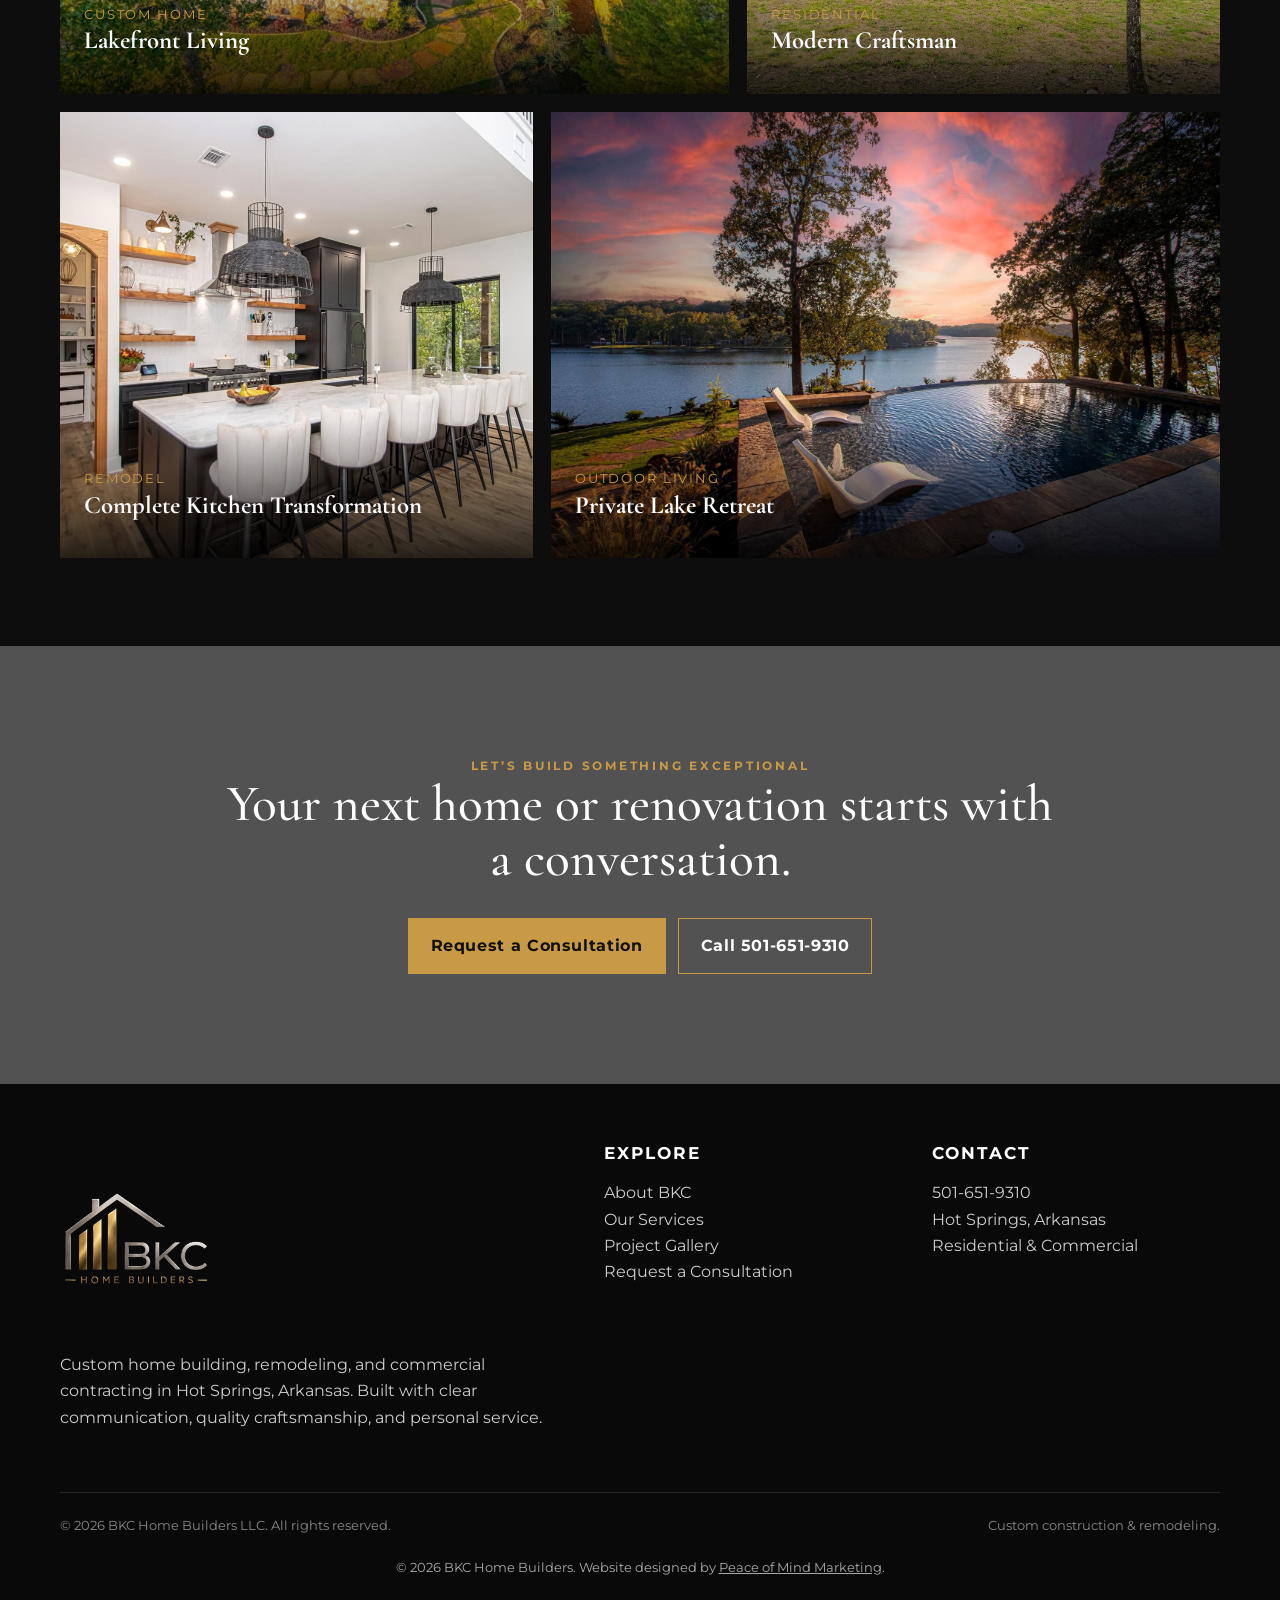
==== commit bc5136a7: "Change hero image format from JPG to JPEG" ====
--- a/index.html
+++ b/index.html
@@ -2,7 +2,7 @@
 <header class="site-header"><div class="container nav"><a class="brand" href="index.html"><img src="assets/images/bkc-logo-new.png" alt="BKC Home Builders logo"><span>BKC HOME BUILDERS</span></a><button class="menu-btn" aria-label="Open navigation">☰</button><nav class="nav-links"><a href="index.html">Home</a><a href="about.html">About</a><a href="services.html">Services</a><a href="projects.html">Projects</a><a href="contact.html">Contact</a><a class="nav-call" href="tel:15016519310">501-651-9310</a></nav></div></header>
 <main>
 <section class="hero hero-video">
-  <img class="hero-video-bg" src="assets/images/bkc-hero.jpg" alt="BKC custom home overlooking the lake">
+  <img class="hero-video-bg" src="assets/images/bkc-hero.jpeg" alt="BKC custom home overlooking the lake">
 
   <div class="hero-video-overlay"></div>
 
